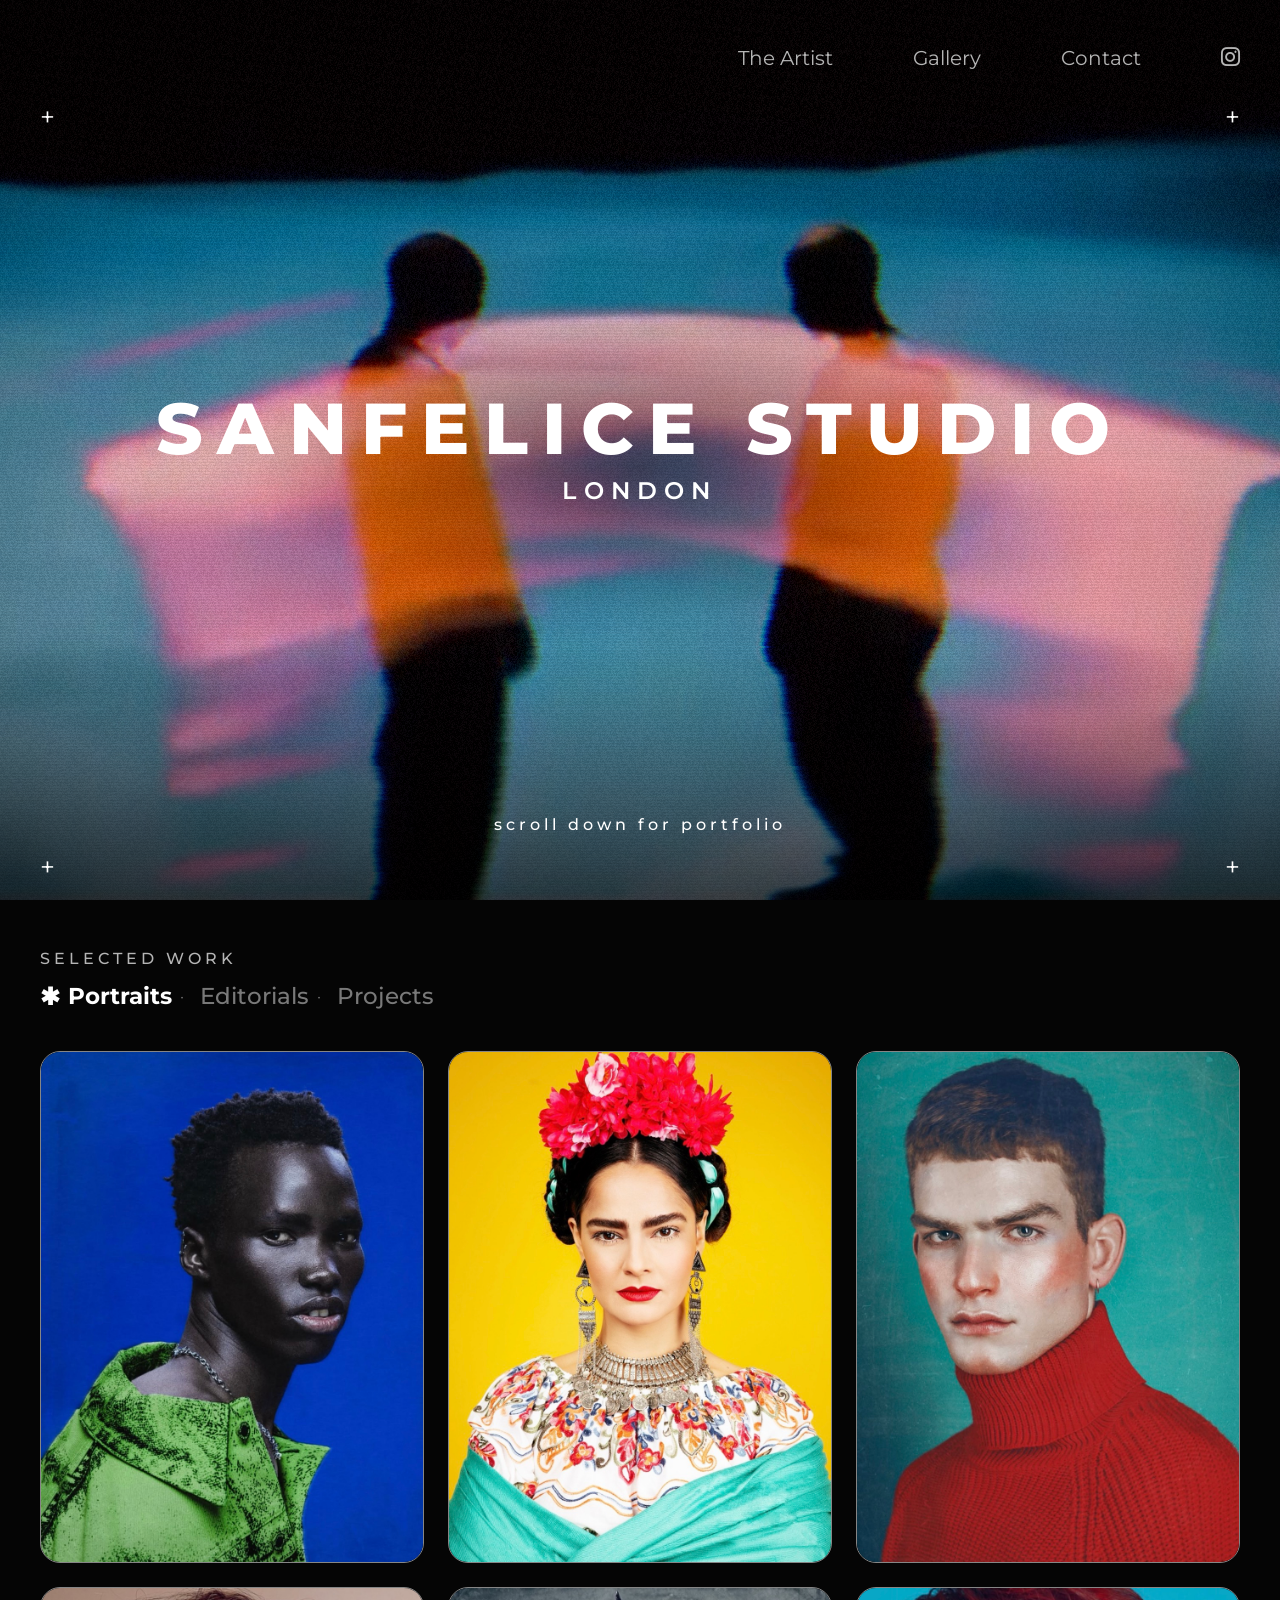
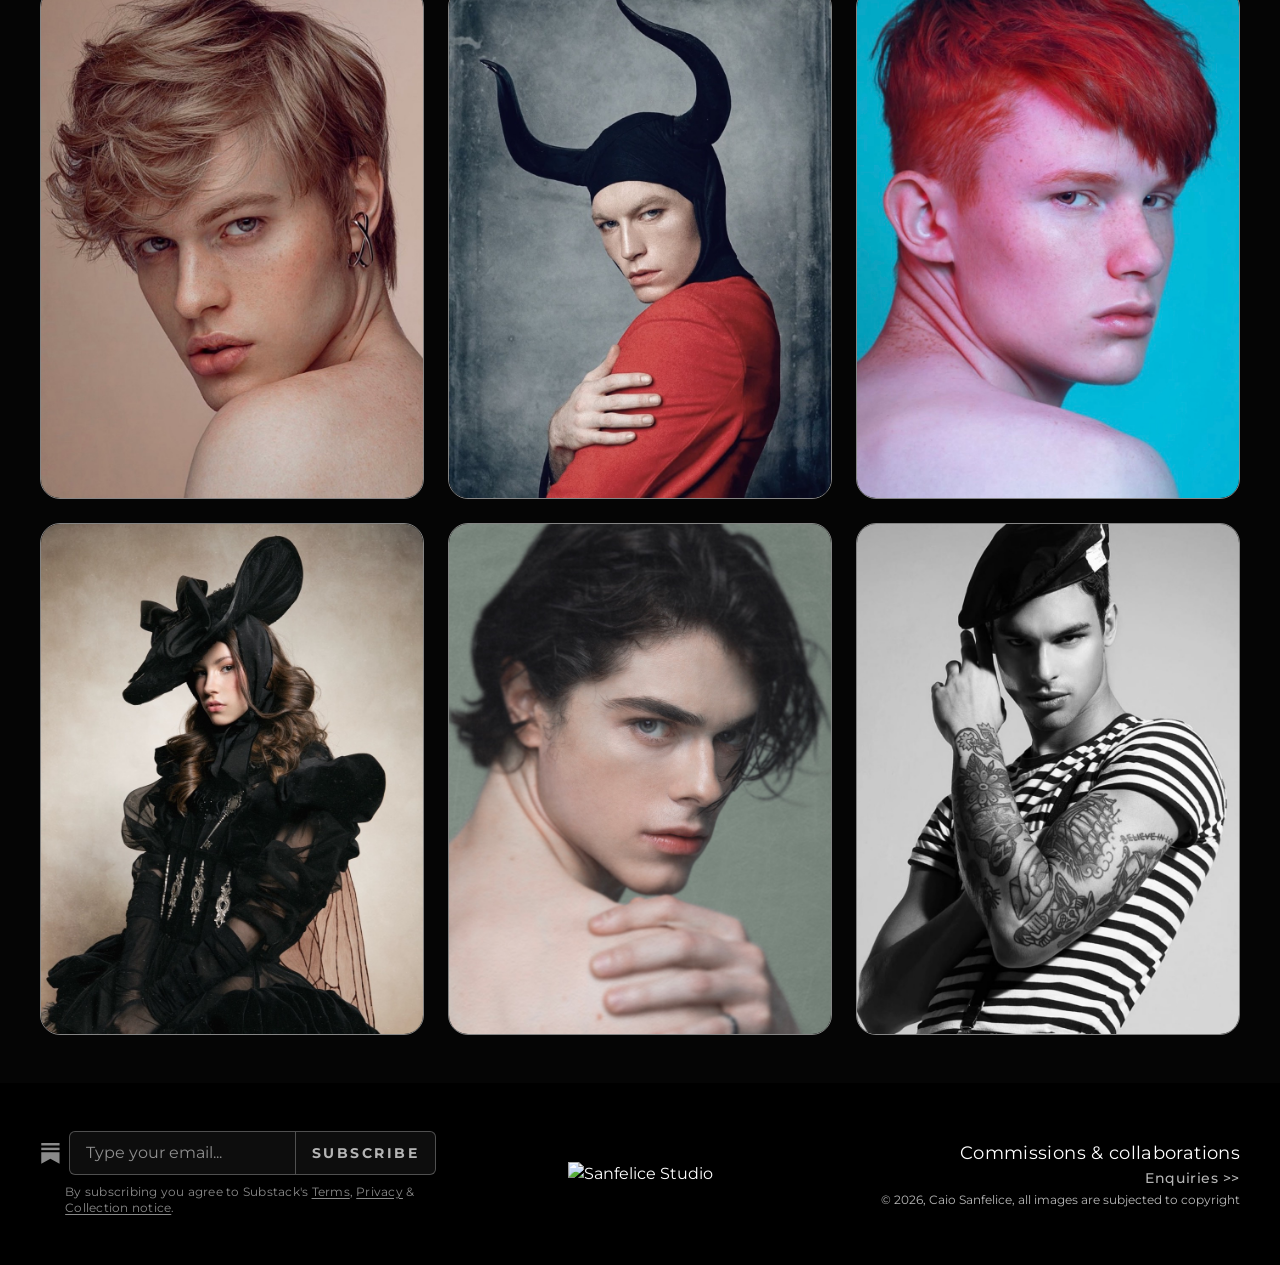
==== index.html @ d71d9bfd "feat: Bootstrap layout, fixed navbar, smoother scrolling and page updates - Bootstrap 5.3.9 CSS on e" ====
<!DOCTYPE html>
<html lang="en" class="snap">
<head>
    <meta charset="UTF-8">
    <meta name="viewport" content="width=device-width, initial-scale=1.0">
    <meta name="description" content="Sanfelice Studio — portrait and editorial photography by Caio Sanfelice, based in London.">
    <link rel="icon" type="image/svg+xml" href="assets/images/fav-icon.svg">
    <title>Sanfelice Studio</title>


    <!-- Bootstrap 5.3.9 CSS (grid, utility classes, modal). Loaded before style.css so our own CSS can override it -->
    <link href="https://cdn.jsdelivr.net/npm/bootstrap@5.3.9/dist/css/bootstrap.min.css" rel="stylesheet" integrity="sha384-yEPZ7jP9S0QKiUQ0m3jjsO4ProIW7wvR9gXkI7JOGa2XVsw53Yke2bsdkBbjmmiX" crossorigin="anonymous">
    <link rel="stylesheet" href="https://cdnjs.cloudflare.com/ajax/libs/font-awesome/6.5.2/css/all.min.css" integrity="sha512-SnH5WK+bZxgPHs44uWIX+LLJAJ9/2PkPKZ5QiAj6Ta86w+fsb2TkcmfRyVX3pBnMFcV7oQPJkl9QevSCWr3W6A==" crossorigin="anonymous" referrerpolicy="no-referrer" />


    <!-- Font -->
    <style>
    @import url('https://fonts.googleapis.com/css2?family=Montserrat:ital,wght@0,400..800;1,400..800&display=swap');
    </style>

   <!-- CSS (after the bootstrap, library, fonts) -->
    <link rel="stylesheet" href="assets/css/style.css">

</head>


<body>

<!-- ===== Header / main navigation (components/navbar.html) ===== -->
<div id="site-navbar"></div>

<!-- ===== Main content ===== -->
<main>
  <!-- Hero -->
  <section class="hero position-relative" id="top" aria-labelledby="hero-title">
    <!-- background video (decorative): WebM first, MP4 for browsers without WebM.
         No autoplay here: hero-fx.js starts it only when the user allows motion; the poster shows otherwise -->
    <video class="hero__video position-absolute" muted loop playsinline preload="none" poster="assets/images/home-hero-poster.jpg" aria-hidden="true">
      <source src="assets/video/homebackground.webm" type="video/webm">
      <source src="assets/video/homebackground.mp4" type="video/mp4">
    </video>
    <!-- analog noise + glitch effect drawn over the video (assets/js/hero-fx.js) -->
    <canvas class="hero__fx position-absolute" aria-hidden="true"></canvas>
    <div class="hero__content position-relative">
      <h1 class="hero__title" id="hero-title">Sanfelice Studio</h1>
      <p class="hero__location">London</p>
    </div>
    <a class="hero-scroll position-absolute" href="#work">Scroll down for portfolio</a>
    <span class="hero__plus hero__plus--top-left position-absolute" aria-hidden="true">+</span>
    <span class="hero__plus hero__plus--top-right position-absolute" aria-hidden="true">+</span>
    <span class="hero__plus hero__plus--left position-absolute" aria-hidden="true">+</span>
    <span class="hero__plus hero__plus--right position-absolute" aria-hidden="true">+</span>
  </section>

  <!-- Gallery -->
  <section class="section gallery-section" id="work" aria-labelledby="selected-work-title">
    <h2 class="gallery-title" id="selected-work-title">Selected work</h2>
    <nav class="gallery-categories" aria-label="Gallery categories">
      <ul class="gallery-category-list">
        <li class="gallery-category-item">
          <h3 class="gallery-category-heading">
            <a class="gallery-category-link" href="portraits.html" aria-current="page">
              <span class="asterisk" aria-hidden="true">✱</span><span>Portraits</span>
            </a>
          </h3>
          <span class="gallery-category-separator" aria-hidden="true">·</span>
        </li>
        <li class="gallery-category-item">
          <a class="gallery-category-link" href="editorials.html">Editorials</a>
          <span class="gallery-category-separator" aria-hidden="true">·</span>
        </li>
        <li class="gallery-category-item">
          <a class="gallery-category-link" href="projects.html">Projects</a>
        </li>
      </ul>
    </nav>
    <!-- Bootstrap grid: 2 photos per row on phones, 3 from md (768px); gutter g-3, g-lg-4 from 992px -->
    <div class="gallery-grid row row-cols-2 row-cols-md-3 g-3 g-lg-4">
      <div class="col">
        <figure class="gallery-card position-relative">
          <img class="d-block w-100 h-100 object-fit-cover" src="assets/images/portrait-blue-green-jacket.jpg" alt="Portrait of a man with short hair looking over his shoulder, wearing a textured green jacket and a silver chain, against a cobalt blue backdrop" loading="lazy">
          <figcaption class="gallery-card__label position-absolute">Portraits</figcaption>
        </figure>
      </div>
      <div class="col">
        <figure class="gallery-card position-relative">
          <img class="d-block w-100 h-100 object-fit-cover" src="assets/images/portrait-frida-inspired.jpg" alt="Frida Kahlo-inspired portrait of a woman with red flowers in her braided hair, silver earrings and necklace, an embroidered blouse and a turquoise shawl, against a yellow backdrop" loading="lazy">
          <figcaption class="gallery-card__label position-absolute">Portraits</figcaption>
        </figure>
      </div>
      <div class="col">
        <figure class="gallery-card position-relative">
          <img class="d-block w-100 h-100 object-fit-cover" src="assets/images/portrait-red-turtleneck.jpg" alt="Portrait of a young man with short auburn hair and flushed cheeks, wearing a chunky red turtleneck, against a weathered teal backdrop" loading="lazy">
          <figcaption class="gallery-card__label position-absolute">Portraits</figcaption>
        </figure>
      </div>
      <div class="col">
        <figure class="gallery-card position-relative">
          <img class="d-block w-100 h-100 object-fit-cover" src="assets/images/portrait-blond-earcuff.jpg" alt="Close-up portrait of a young man with tousled blond hair and freckles looking back over his bare shoulder, wearing a silver ear cuff, against a soft beige backdrop" loading="lazy">
          <figcaption class="gallery-card__label position-absolute">Portraits</figcaption>
        </figure>
      </div>
      <div class="col">
        <figure class="gallery-card position-relative">
          <img class="d-block w-100 h-100 object-fit-cover" src="assets/images/portrait-horns-red.jpg" alt="Portrait of a man in a black hood with tall curved horns and a red jacket, hugging his arm and looking back over his shoulder, against a weathered grey backdrop" loading="lazy">
          <figcaption class="gallery-card__label position-absolute">Portraits</figcaption>
        </figure>
      </div>
      <div class="col">
        <figure class="gallery-card position-relative">
          <img class="d-block w-100 h-100 object-fit-cover" src="assets/images/portrait-red-hair-blue.jpg" alt="Portrait of a freckled young man with bright red hair looking back over his bare shoulder, against a turquoise blue backdrop" loading="lazy">
          <figcaption class="gallery-card__label position-absolute">Portraits</figcaption>
        </figure>
      </div>
      <div class="col">
        <figure class="gallery-card position-relative">
          <img class="d-block w-100 h-100 object-fit-cover" src="assets/images/portrait-gothic-bonnet.jpg" alt="Portrait of a woman with long wavy brown hair in a black velvet costume with a sculptural bonnet, sheer sleeves, silver ornaments and insect-like wings, against a mottled cream backdrop" loading="lazy">
          <figcaption class="gallery-card__label position-absolute">Portraits</figcaption>
        </figure>
      </div>
      <div class="col">
        <figure class="gallery-card position-relative">
          <img class="d-block w-100 h-100 object-fit-cover" src="assets/images/portrait-dark-hair-sage.jpg" alt="Close-up portrait of a young man with tousled dark hair and pale blue eyes looking over his bare shoulder, a hand resting on it, against a sage green backdrop" loading="lazy">
          <figcaption class="gallery-card__label position-absolute">Portraits</figcaption>
        </figure>
      </div>
      <div class="col">
        <figure class="gallery-card position-relative">
          <img class="d-block w-100 h-100 object-fit-cover" src="assets/images/portrait-striped-beret.jpg" alt="Black-and-white portrait of a tattooed man in a striped T-shirt and braces, touching the brim of a dark beret" loading="lazy">
          <figcaption class="gallery-card__label position-absolute">Portraits</figcaption>
        </figure>
      </div>
    </div>
  </section>
</main>

<!-- ===== Footer (components/footer.html) ===== -->
<div id="site-footer"></div>


<!-- Shared navbar + footer -->
<!-- Bootstrap 5.3.9 JS bundle: runs the Modal component used by the photo lightbox -->
<script src="https://cdn.jsdelivr.net/npm/bootstrap@5.3.9/dist/js/bootstrap.bundle.min.js" integrity="sha384-WyOxWvTyr1QaMPfiPJSv76iReVthorl5uWlFtZPyK0IEB0hGzo9y5Bp9mYanr8Bu" crossorigin="anonymous"></script>
<script src="assets/js/components.js"></script>
<!-- Home hero: analog noise + glitch effect on the background video -->
<script src="assets/js/hero-fx.js"></script>
</body>
</html>
---- assets/css/style.css ----
/* Design tokens */
:root {
  --bg: rgb(5, 5, 5);
  --white: #ffffff;
  --grey: #b8b8b8;
  --cyan: #5edfff;
  --line: rgba(255, 255, 255, 0.28);
  --menu-h: clamp(4rem, 8vh, 5.5rem);
  --logo-h: clamp(2.5rem, 4vw, 3.75rem);  /* navbar logo height (smaller on phones, see below) */
  --header-pad-scrolled: 0.75rem;         /* navbar top/bottom padding once the page scrolls */
  /* Layout: one centred container for navbar, sections and footer */
  --container-max: 1400px;
  --gutter: clamp(20px, 5vw, 24px);                /* mobile: compact sides */
  /* Side padding for full-width sections (backgrounds stay full-bleed):
     lines their content up with .site-container. % = the element's own width. */
  --pad: max(var(--gutter), calc((100% - var(--container-max)) / 2 + var(--gutter)));
  /* Type scale */
  --fs-label: clamp(0.75rem, 0.9vw, 0.8125rem);   /* small caps labels */
  --fs-small: 0.875rem;                            /* form labels, buttons */
  --fs-base: 1rem;                                 /* body text, nav */
  --fs-md: clamp(1.125rem, 1.8vw, 1.5rem);         /* categories, card titles, footer CTA */
  --fs-lg: clamp(2rem, 4.5vw, 3.5rem);             /* page titles */
  --fs-display: clamp(2.5rem, 6.5vw, 4.5rem);      /* home hero only, 40px -> 72px */
  --ls-label: 0.32em;
  --ls-title: 0.06em;

  --nav-fs: clamp(1.0625rem, 1.6vw, 1.25rem); /* 17px -> 20px */
  --nav-muted: #b5b5b5; /* ~10:1 on the dark hero, passes AA */
  --nav-active: #ffffff;
}

/* iPad (768px–1024px): wider sides */
@media (min-width: 48rem) {
  :root {
    --gutter: clamp(40px, 4vw, 48px);
  }
}

/* Desktop */
@media (min-width: 64.0625rem) {
  :root {
    --gutter: 40px;
  }
}

/* Shared layout container (our own, not Bootstrap's .container: different max width and side padding) */
.site-container {
  box-sizing: border-box;
  width: 100%;
  max-width: var(--container-max);
  margin-inline: auto;
  padding-inline: var(--gutter);
}

/* Base */
body {
  margin: 0;
  background: var(--bg);
  color: var(--white);
  font-family: "Montserrat", Arial, sans-serif;
}

/* Header and navigation
   Position comes from Bootstrap's fixed-top (position: fixed; top: 0; z-index: 1030).
   At the top of the page it is transparent over the hero; once the page scrolls,
   components.js adds .is-scrolled and it gets a dark background and less padding. */
.header {
  padding-block: clamp(1rem, 4vw, 2rem); /* sides come from .site-container */
  background: transparent;
  transition: background-color 0.3s ease, padding 0.3s ease, box-shadow 0.3s ease;
}

.header.is-scrolled {
  padding-block: var(--header-pad-scrolled);
  background: rgba(5, 5, 5, 0.86);
  box-shadow: 0 1px 0 rgba(255, 255, 255, 0.08);
  -webkit-backdrop-filter: blur(10px);
  backdrop-filter: blur(10px);
}

/* Links that jump inside the page (#work) and the snap points stop just below the fixed navbar.
   Smooth scrolling itself comes from Bootstrap's Reboot (scroll-behavior: smooth, motion allowed only). */
html {
  scroll-padding-top: calc(max(var(--logo-h), 2.75rem) + 2 * var(--header-pad-scrolled));
}

.site-nav,
.site-nav .nav-links {
  display: flex;
  align-items: center;
}

.site-nav {
  justify-content: space-between;
  gap: 1rem;
}

.site-nav .nav-links {
  gap: 5rem;
}

.site-nav a {
  color: var(--nav-muted);
  font-size: var(--nav-fs);
  text-decoration: none;
  white-space: nowrap;
  transition: color 0.2s ease, opacity 0.2s ease;
}

.site-nav__home-link {
  display: inline-flex;
  align-items: center;
  justify-content: center;
}

.site-nav__home-icon {
  display: block;
  width: auto;
  height: var(--logo-h); /* script wordmark: sized by height so it stays legible */
  opacity: 0.72;
  transition: opacity 0.2s ease;
}

@media (max-width: 40rem) {
  :root {
    --logo-h: 1.75rem; /* smaller wordmark on phones so it fits next to the links */
  }

  .site-nav .nav-links {
    gap: 1rem;
  }
}

.site-nav .nav-links a:hover,
.site-nav .nav-links a:focus-visible,
.site-nav .nav-links a[aria-current] {
  color: var(--nav-active);
}

/* active page: bold, 30% larger, thin underline */
.site-nav .nav-links a[aria-current] {
  font-size: calc(var(--nav-fs) * 1.3);
  font-weight: 700;
  text-decoration: underline;
  text-decoration-thickness: 1px;
  text-underline-offset: 0.45em;
}

/* phones: smaller bump so logo, links and Instagram fit on one row */
@media (max-width: 40rem) {
  .site-nav .nav-links a[aria-current] {
    font-size: calc(var(--nav-fs) * 1.1);
  }
}

.site-nav a:focus-visible {
  outline: 1px solid var(--nav-active);
  outline-offset: 4px;
}

.site-nav__home-link:hover .site-nav__home-icon,
.site-nav__home-link:focus-visible .site-nav__home-icon {
  opacity: 1;
}

.site-nav .fa-instagram {
  font-size: 1.35rem;
}

/* Home hero */
.hero {
  /* position: relative comes from Bootstrap's position-relative class in the HTML */
  min-height: 100svh;
  display: grid;
  place-items: center;
  isolation: isolate; /* keeps the video behind the overlay and the text */
  padding: 6rem 1rem;
  background: #000 url("../images/home-hero-poster.jpg") center / cover no-repeat;
  text-align: center;
}

/* background video: fills the hero like a cover image */
.hero__video {
  /* position: absolute comes from Bootstrap's position-absolute class in the HTML */
  inset: 0;
  z-index: -1;
  width: 100%;
  height: 100%;
  object-fit: cover;
  pointer-events: none;
}

/* WebGL analog effect over the video; fades in once its first frame is drawn */
.hero__fx {
  /* position: absolute comes from Bootstrap's position-absolute class in the HTML */
  inset: 0;
  z-index: -1;
  width: 100%;
  height: 100%;
  opacity: 0;
  transition: opacity 0.6s ease;
  pointer-events: none;
}

.hero--fx .hero__fx {
  opacity: 1;
}

.hero::before {
  position: absolute;
  inset: 0;
  content: "";
  background:
    radial-gradient(ellipse 40% 22% at 50% 52%, rgba(0, 0, 0, 0.45), transparent 75%),
    linear-gradient(to top, rgba(0, 0, 0, 0.6), transparent 28%);
  pointer-events: none;
}

.hero__content {
  /* position: relative comes from Bootstrap's position-relative class in the HTML */
  z-index: 1;
  max-width: 100%;
}

.hero__title {
  margin: 0;
  font-size: var(--fs-display);
  font-weight: 800;
  letter-spacing: clamp(0.08em, 1.2vw, 0.2em);
  line-height: 1.05;
  text-transform: uppercase;
  text-wrap: balance;
}

.hero__location {
  margin: 0.45rem 0 0;
  font-size: clamp(1rem, 2.2vw, 1.5rem); /* 16px -> 24px */
  font-weight: 600;
  letter-spacing: 0.3em;
  text-transform: uppercase;
}

.hero-scroll {
  /* position: absolute comes from Bootstrap's position-absolute class in the HTML */
  bottom: clamp(2rem, 7vh, 4rem);
  left: 50%;
  z-index: 1;
  transform: translateX(-50%);
  color: var(--white);
  font-weight: 500;
  font-size: clamp(0.75rem, 1.4vw, 1rem); /* 12px -> 16px */
  letter-spacing: 0.25em;
  text-decoration: none;
  text-transform: lowercase;
  white-space: nowrap;
}

.hero-scroll:hover,
.hero-scroll:focus-visible {
  opacity: 0.72;
}

.hero__plus {
  /* position: absolute comes from Bootstrap's position-absolute class in the HTML */
  inset-block-end: 1.25rem;
  font-size: clamp(1.5rem, 2vw, 1.8rem);
  line-height: 1;
  z-index: 1;
  pointer-events: none;
}

.hero__plus--left,
.hero__plus--top-left {
  inset-inline-start: var(--pad);
}

.hero__plus--right,
.hero__plus--top-right {
  inset-inline-end: var(--pad);
}

.hero__plus--top-left,
.hero__plus--top-right {
  inset-block-start: calc(var(--menu-h) + 2rem);
  inset-block-end: auto;
}

/* Shared section headings and scroll behavior */
.asterisk { font-size: 1.05em; line-height: 0.8; }

/* Scroll snap (html.snap on every page): with "proximity" the page settles on the top
   of a section only when the scroll stops close to it, so it never traps the reader */
.hero,
.section {
  scroll-snap-align: start;
}

.gallery-section {
  min-height: auto;
  padding: clamp(2rem, 4vw, 3rem) var(--pad) 3rem;
  background: var(--bg);
}

/* Gallery category navigation */
.gallery-page {
  padding-block-start: clamp(2rem, 4vw, 3rem);
}

.gallery-categories {
  margin-block-end: clamp(1.25rem, 3vw, 2rem);
}

.gallery-category-list {
  display: flex;
  flex-wrap: wrap;
  align-items: center;
  column-gap: clamp(0.5rem, 2vw, 1rem);
  row-gap: 0.25rem;
  margin: 0;
  padding: 0;
  list-style: none;
}

.gallery-category-item {
  display: flex;
  align-items: center;
  gap: 0.5rem;
}

.gallery-category-heading {
  margin: 0;
  font-size: var(--fs-md);
  line-height: 1.2;
}

.gallery-category-link {
  position: relative;
  display: inline-flex;
  align-items: center;
  gap: 0.35em;
  min-block-size: 44px;
  padding-block: 0.5rem;
  color: var(--grey);
  font-size: var(--fs-md);
  font-weight: 500;
  line-height: 1.25;
  opacity: 0.65;
  text-decoration: none;
  transition: opacity 0.2s ease;
}

.gallery-category-heading .gallery-category-link {
  font: inherit;
}

.gallery-category-link[aria-current="page"] {
  color: var(--white);
  font-weight: 700;
  opacity: 1;
}

.gallery-category-link:hover,
.gallery-category-link:focus-visible {
  opacity: 1;
}

.gallery-category-link:focus-visible {
  outline: 2px solid currentColor;
  outline-offset: 3px;
}

.gallery-category-link::after {
  position: absolute;
  inset-inline: 0;
  inset-block-end: 0.35rem;
  block-size: 1px;
  background: currentColor;
  content: "";
  transform: scaleX(0);
  transform-origin: left;
  transition: transform 0.2s ease;
}

.gallery-category-link:hover::after,
.gallery-category-link:focus-visible::after {
  transform: scaleX(1);
}

.gallery-category-separator {
  color: var(--grey);
  opacity: 0.65;
}

html.snap { scroll-snap-type: y proximity; }

/* Gallery photo card. Layout comes from Bootstrap: the grid (row / row-cols-* / g-* / col)
   in the HTML, position-relative on the card, and d-block w-100 h-100 object-fit-cover on the photo.
   Only the look is defined here. */
.gallery-card {
  aspect-ratio: 3 / 4;
  margin: 0;
  border: 1px solid #858585;
  border-radius: 1.25rem;
  overflow: hidden;
  transition: border-color 0.25s ease;
}

.gallery-card:hover { border-color: var(--white); }

/* Gallery cards open the photo lightbox */
.gallery-card[role="button"] {
  cursor: zoom-in;
}

.gallery-card:focus-visible {
  border-color: var(--white);
  outline: 2px solid var(--white);
  outline-offset: 3px;
}

/* Photo lightbox (Bootstrap modal): photo centred, copyright line below */
.modal-backdrop {
  --bs-backdrop-bg: #000;
  --bs-backdrop-opacity: 0.95;
}

.lightbox__dialog {
  width: fit-content;
  max-width: min(92vw, 60rem);
  margin-inline: auto;
}

.lightbox__content {
  background: transparent;
  border: 0;
  box-shadow: none;
}

.lightbox__close {
  align-self: flex-end;
  margin-block-end: 0.75rem;
  opacity: 0.8;
}

.lightbox__close:hover,
.lightbox__close:focus-visible {
  opacity: 1;
}

.lightbox__figure {
  margin: 0;
  text-align: center;
}

.lightbox__img {
  display: block;
  width: auto;
  max-width: 100%;
  height: auto;
  max-height: calc(100svh - 11rem); /* room for the close button, the caption and the modal margins */
  margin-inline: auto;
  border-radius: 0.5rem;
}

.lightbox__caption {
  margin-block-start: 0.75rem;
  color: var(--nav-muted);
  font-size: var(--fs-label);
  letter-spacing: 0.02em;
}

/* Section title above the gallery */
.gallery-title {
  margin: 0 0 0.25rem;
  color: var(--nav-muted);
  font-size: clamp(0.75rem, 1.4vw, 1rem); /* 12px -> 16px */
  font-weight: 500;
  letter-spacing: 0.25em;
  line-height: 1.4;
  text-transform: uppercase;
}

/* Category label: small, bottom corner, away from faces (position-absolute comes from Bootstrap) */
.gallery-card__label {
  inset-inline-start: 0.75rem;
  inset-block-end: 0.75rem;
  padding: 0.3rem 0.6rem;
  border-radius: 999px;
  background: rgba(0, 0, 0, 0.55);
  color: var(--white);
  font-size: var(--fs-label);
  font-weight: 600;
  letter-spacing: 0.18em;
  text-transform: uppercase;
  pointer-events: none;
}

@media (hover: hover) {
  .gallery-card__label {
    opacity: 0;
    transition: opacity 0.2s ease;
  }

  .gallery-card:hover .gallery-card__label {
    opacity: 1;
  }
}


/* Site footer */
.site-footer--home {
  display: block;
  padding: clamp(2rem, 4vw, 3rem) 0; /* sides come from .site-container */
  background: #000;
  color: var(--white);
}

/* footer columns, order and vertical centring come from Bootstrap
   (site-container > row / col-* / order-* / align-items-center in footer.html) */

.footer-substack {
  display: flex;
  width: 84%;
  min-width: min(100%, 21.3rem);
  flex-direction: column;
  align-items: center;
  gap: 0.525rem;
  color: #fff;
}

.footer-substack__layout {
  display: flex;
  min-width: 0;
  align-items: center;
  gap: 0.525rem;
  width: 100%;
}

.footer-substack__logo {
  flex: 0 0 1.3rem;
  height: 1.3rem;
}

.footer-substack__logo path {
  fill: #8a8a8a;
  transition: fill 0.2s ease;
}

.footer-substack:hover .footer-substack__logo path,
.footer-substack:focus-within .footer-substack__logo path {
  fill: #FF6719;
}

.footer-substack__content {
  flex: 1;
  min-width: 0;
}

.footer-substack__form {
  display: flex;
  align-items: stretch;
  gap: 0;
  width: 100%;
  margin: 0;
}

.footer-substack__form input {
  box-sizing: border-box;
  flex: 1;
  min-width: 0;
  min-height: 44px;
  padding: 0.5rem 1rem;
  border: 1px solid var(--line);
  border-inline-end: 0;
  border-radius: 6px 0 0 6px;
  background: #0d0d0d;
  color: #fff;
  font: inherit;
  font-size: max(1rem, 1em);
}

.footer-substack__form input::placeholder {
  color: #8f8f8f;
  opacity: 1;
}

.footer-substack__form button {
  box-sizing: border-box;
  flex: 0 0 auto;
  min-height: 44px;
  padding: 0.5rem 1rem;
  border: 1px solid var(--line);
  border-radius: 0 6px 6px 0;
  background: #0d0d0d;
  color: var(--nav-muted);
  cursor: pointer;
  font: inherit;
  font-size: var(--fs-small);
  font-weight: 700;
  letter-spacing: 0.18em;
  text-transform: uppercase;
  white-space: nowrap;
  transition: color 0.2s ease, border-color 0.2s ease;
}

.footer-substack__form button:hover,
.footer-substack__form button:focus-visible {
  border-color: var(--nav-active);
  color: var(--nav-active);
}

.footer-substack__form input:focus-visible {
  border-color: var(--nav-active);
}

.footer-substack__form input:focus-visible {
  outline: none;
  background-image: none;
  background-repeat: no-repeat;
  background-position: bottom;
  background-size: 100% 2px;
}

.footer-substack__form button:focus-visible {
  outline: none;
}

.footer-substack__form button:disabled {
  cursor: wait;
  opacity: 0.75;
}

.footer-substack__message {
  margin: 0.5rem 0 0;
  font-size: var(--fs-small);
  line-height: 1.5;
  text-align: center;
}

.footer-substack__legal {
  width: 100%;
  margin: 0;
  color: #8a8a8a;
  font-size: var(--fs-label);
  letter-spacing: 0.02em;
  line-height: 1.4;
  text-align: left;
  padding-inline-start: calc(1.05rem + 0.525rem); /* lines up with the email input (logo + gap) */
  box-sizing: border-box;
}

.footer-substack__legal a {
  color: inherit;
  text-underline-offset: 0.15em;
}

.footer-substack__legal a:focus-visible {
  outline: 2px solid #fff;
  outline-offset: 2px;
}

.footer-substack__frame {
  display: none;
}

.footer-brand {
  display: flex;
  min-width: 0;
  flex-direction: column;
  align-items: center;
  justify-content: center;
}

.footer-brand img {
  display: block;
  width: auto;
  max-width: 100%;
  max-height: clamp(3.5rem, 5.6vw, 5.25rem);
}

.site-footer--home .footer-contact {
  text-align: right;
}

.site-footer--home .footer-contact__details {
  display: flex;
  flex-direction: column;
  align-items: flex-end;
}

.site-footer--home .footer-contact__enquiries {
  display: inline-flex;
  min-height: 1.5rem;
  align-items: center;
  color: var(--nav-muted);
  font-size: var(--fs-small);
  font-weight: 500;
  letter-spacing: 0.04em;
  transition: color 0.2s ease;
}

.site-footer--home .footer-contact .footer-contact__lead {
  max-width: none;
  color: var(--white);
  font-size: clamp(1rem, 1.4vw, 1.25rem);
  font-weight: 400;
  letter-spacing: 0.02em;
  line-height: 1.5;
}

.site-footer--home .footer-copyright {
  max-width: none;
  margin: 0;
  color: var(--grey);
  font-size: var(--fs-label);
  line-height: 1.5;
  white-space: nowrap;
}

.footer-socials {
  display: flex;
  align-items: center;
  gap: 0.5rem;
}

.footer-social-link {
  display: grid;
  width: 2.75rem;
  height: 2.75rem;
  place-items: center;
  border-radius: 50%;
  color: var(--grey);
  font-size: 1.375rem;
  text-decoration: none;
  transition: color 0.2s ease;
}

.footer-social-link:hover,
.footer-social-link:focus-visible {
  color: var(--white);
}

.footer-social-link:focus-visible {
  outline: 2px solid currentColor;
  outline-offset: 2px;
}

.footer-substack-mark {
  width: 1.375rem;
  height: 1.375rem;
  fill: currentColor;
}

.footer-contact {
  display: flex;
  flex-direction: column;
  align-items: flex-end;
  text-align: right;
}

.footer-copyright {
  white-space: nowrap;
}

.footer-contact a {
  color: var(--white);
  font-weight: 700;
  text-decoration: none;
}

.footer-contact a:hover,
.footer-contact a:focus-visible {
  color: var(--nav-active);
}

.footer-contact p {
  margin: 0;
}

/* Contact page */
.contact-page-main {
  /* position: relative comes from Bootstrap's position-relative class in the HTML */
  isolation: isolate;
  box-sizing: border-box;
  container: contact-page / inline-size;
  display: grid;
  min-height: 100svh;
  place-items: center;
  padding: calc(var(--menu-h) + clamp(1.25rem, 3vw, 2rem)) var(--pad) clamp(2rem, 4vw, 3rem);
  background: #0a0a0a;
}

.contact-page-main::before {
  position: absolute;
  z-index: -1;
  inset: 0;
  content: "";
  background-image: url("../images/contact-background.jpg"); /* noise texture, covers the page on every screen */
  background-position: center;
  background-size: cover;
  background-repeat: no-repeat;
  pointer-events: none;
}

.contact-card {
  /* columns, order and gutters come from Bootstrap (row / col-* / order-* / g*-*) in contact.html */
  box-sizing: border-box;
  width: min(100%, 76rem);
  margin: 0; /* Bootstrap's .row adds negative side margins; the card has its own padding */
  padding: clamp(1.5rem, 4vw, 3.5rem);
  border: 1px solid rgba(255, 255, 255, 0.3);
  border-radius: 1.5rem;
  background: rgba(8, 8, 8, 0.85); /* slight transparency over the background photo */
  --contact-title-size: clamp(1.75rem, 3.5vw, 2.75rem);
}

@container contact-page (width > 36rem) and (width <= 80rem) {
  .contact-card {
    width: 92%;
  }
}

.contact-information {
  display: flex;
  min-width: 0;
  flex-direction: column;
  justify-content: flex-end;
  gap: 1.25rem;
  padding-top: calc(var(--contact-title-size) / 2 + 20px); /* map top = a little below the middle of GET IN TOUCH */
}

.contact-map {
  display: block;
  width: 100%;
  flex: 1; /* grows to fill the column, from mid-title down to the details */
  min-height: 272px;
  border: 0;
}

.contact-details {
  display: flex;
  flex-direction: row;
  align-items: center;
  justify-content: flex-end; /* line up with the map's right edge */
  flex-wrap: wrap;
  gap: 0 0.75rem; /* vertical, horizontal space between Tel, Email, Address */
  text-align: right;
}

.contact-details__link {
  display: inline-flex;
  max-width: 100%;
  min-height: 30px;
  align-items: center;
  justify-content: center;
  gap: 0.7rem;
  color: var(--white);
  line-height: 1.3;
  overflow-wrap: anywhere;
  text-decoration: none;
  transition: color 0.2s ease;
}

.contact-details__link i {
  font-size: 1.1rem;
}

.contact-details__link:hover,
.contact-details__link:focus-visible {
  color: var(--grey);
}

.contact-details__link:focus-visible {
  outline: 2px solid currentColor;
  outline-offset: 3px;
}

.contact-details p {
  display: flex;
  max-width: 100%;
  min-height: 40px; /* same height as the Tel/Email links, so spacing is even */
  align-items: center;
  justify-content: center;
  margin: 0;
  line-height: 1.4;
}

.contact-form-panel {
  display: flex;
  min-width: 0;
  flex-direction: column;
  justify-content: flex-end; /* sit at the bottom, aligned with the address */
}

.contact-form-title {
  display: flex;
  align-items: center;
  gap: 0.2em;
  margin: 0 0 clamp(1.5rem, 3vw, 2.25rem);
  font-size: var(--contact-title-size);
  font-weight: 800;
  line-height: 1;
  letter-spacing: var(--ls-title);
  text-transform: uppercase;
}

.contact-form-title__asterisk {
  position: relative;
  top: -0.08em;
  font-size: 1.35em;
  line-height: 0.8;
}

.contact-form {
  display: grid;
  gap: 1.25rem;
}

.contact-name-group {
  min-width: 0;
  margin: 0;
  padding: 0;
  border: 0;
}

.contact-name-group legend {
  margin-block-end: 0.4rem;
  padding: 0;
}

.contact-field {
  display: flex;
  min-width: 0;
  flex-direction: column;
  gap: 0.4rem;
}

.contact-field__label {
  color: rgba(255, 255, 255, 0.78);
  font-size: var(--fs-small);
}

.contact-field input,
.contact-field textarea {
  box-sizing: border-box;
  width: 100%;
  min-height: 44px;
  padding: 0.5rem 0;
  border: 0;
  border-bottom: 1px solid rgba(255, 255, 255, 0.55);
  border-radius: 0;
  background: transparent;
  color: var(--white);
  font: inherit;
  font-size: max(1rem, 1em);
}

.contact-field input::placeholder {
  color: rgba(255, 255, 255, 0.58);
  opacity: 1;
}

.contact-field input:focus-visible,
.contact-field textarea:focus-visible {
  outline: none;
  border-bottom-color: var(--white);
  box-shadow: 0 1px 0 var(--white);
}

.contact-field textarea {
  line-height: 1.4;
  resize: vertical;
}

.contact-submit {
  justify-self: end;
  min-width: 44px;
  min-height: 44px;
  padding: 0.65rem 1.4rem;
  border: 1px solid var(--white);
  border-radius: 0;
  background: transparent;
  color: var(--white);
  cursor: pointer;
  font: inherit;
  font-weight: 600;
  transition: background-color 0.2s ease, color 0.2s ease;
}

.contact-submit:hover {
  background: var(--white);
  color: #080808;
}

.contact-submit:focus-visible {
  outline: 2px solid var(--white);
  outline-offset: 3px;
}

.contact-submit:disabled {
  cursor: wait;
  opacity: 0.7;
}

.contact-form[hidden] {
  display: none;
}

.contact-form-status {
  margin: 0;
  color: var(--white);
  line-height: 1.5;
}

.contact-form-status.is-error {
  color: #dc8585;
}

/* Contact below Bootstrap's lg (992px): card is one column (see col-12 / order-* in contact.html) */
@media (max-width: 991.98px) {
  .contact-information {
    padding-top: 0;
  }

  .contact-map {
    flex: none;
    height: 272px;
  }
}

@container contact-page (width <= 36rem) {
  .contact-card {
    padding: 1.5rem 1.25rem;
    padding-block-start: 3rem;
    border-radius: 1rem;
  }

  .contact-form-title {
    font-size: clamp(1.75rem, 8vw, 2.25rem);
  }
}

/* About page */
.about-page {
  font-size-adjust: from-font;
}

/* About hero
   Phones/tablets: portrait crop of the photo on top, the title and lead
   start on its dark bottom edge, the rest of the text follows on black.
   Desktop: full studio photo behind, text on the left, artist on the right. */
.about-hero {
  /* position: relative comes from Bootstrap's position-relative class in the HTML */
  isolation: isolate;
  background: #000;
}

.about-hero__media {
  position: relative;
  display: block;
}

.about-hero__media img {
  display: block;
  width: 100%;
  aspect-ratio: 4 / 5;
  max-height: 88svh;
  object-fit: cover;
  object-position: 50% 20%; /* face stays in frame when the height is capped */
}

/* dark top for the navbar, fade to black at the bottom for the title */
.about-hero__media::after {
  position: absolute;
  inset: 0;
  content: "";
  background:
    linear-gradient(to bottom, rgba(0, 0, 0, 0.55) 0%, transparent 18%),
    linear-gradient(to bottom, transparent 55%, rgba(0, 0, 0, 0.85) 82%, #000 100%);
}

.about-hero__plus {
  /* position: absolute comes from Bootstrap's position-absolute class in the HTML */
  z-index: 2;
  inset-block-start: calc(var(--menu-h) + 1rem);
  color: var(--white);
  font-size: clamp(1.5rem, 2vw, 1.8rem);
  line-height: 1;
}

.about-hero__plus--left {
  inset-inline-start: var(--pad);
}

.about-hero__plus--right {
  inset-inline-end: var(--pad);
}

.about-copy {
  position: relative;
  z-index: 1;
  max-width: 40rem;
  margin: -7rem auto 0; /* pulls the title up onto the photo's dark edge */
  padding: 0 var(--gutter) clamp(2.5rem, 5vw, 3.5rem);
}

.about-title {
  display: flex;
  align-items: center;
  gap: 0.3em;
  margin: 0 0 1rem;
  font-size: var(--fs-lg);
  font-weight: 800;
  letter-spacing: var(--ls-title);
  line-height: 1.1;
  text-transform: uppercase;
}

.about-title span {
  font-size: 0.9em;
}

.about-lead {
  margin: 0 0 1.5rem;
  font-size: clamp(1.0625rem, 2.2vw, 1.25rem);
  line-height: 1.6;
}

.about-lead em {
  font-family: "Times New Roman", Times, serif;
  font-size: 1.2em;
  font-style: italic;
}

.about-body {
  margin: 0;
  color: rgba(255, 255, 255, 0.84);
  font-size: clamp(0.9375rem, 1.2vw, 1rem);
  line-height: 1.75;
}

.about-quote {
  position: relative;
  margin: clamp(2rem, 4vw, 2.5rem) 0 0;
  padding: 1.5rem 2.5rem;
  color: var(--nav-muted);
  font-size: clamp(1.125rem, 2vw, 1.375rem);
  line-height: 1.45;
  text-align: center;
}

.about-quote p {
  margin: 0;
}

.about-quote strong {
  color: var(--white);
  font-family: "Times New Roman", Times, serif;
  font-size: calc(1em + 0.1875rem);
  font-weight: 700;
  font-style: italic;
}

.about-quote::before,
.about-quote::after {
  position: absolute;
  font-family: "Times New Roman", Times, serif;
  color: rgba(255, 255, 255, 0.42);
  font-size: clamp(3rem, 6vw, 4.5rem);
  font-weight: 700;
  line-height: 1;
}

.about-quote::before {
  inset-block-start: 0;
  inset-inline-start: 0;
  content: "\201C";
}

.about-quote::after {
  inset-block-end: -1.5rem;
  inset-inline-end: 0;
  content: "\201D";
}

/* tablet: squarer crop, text starts a little higher on the photo */
@media (min-width: 48rem) and (max-width: 64rem) {
  .about-hero__media img {
    aspect-ratio: 1 / 1.05;
  }

  .about-copy {
    margin-block-start: -9rem;
  }
}

/* desktop: photo fills the hero, text column ends before the artist */
@media (min-width: 64.0625rem) {
  .about-hero {
    --copy-end: 52%; /* the artist starts at ~57% of the width at every desktop size */
    display: flex;
    align-items: center;
    min-height: min(100svh, 56rem);
    padding-block: calc(var(--menu-h) + 3rem) 3rem;
  }

  .about-hero__media {
    position: absolute;
    inset: 0;
    z-index: -1;
  }

  .about-hero__media img {
    height: 100%;
    max-height: none;
    aspect-ratio: auto;
    object-position: 60% 30%;
  }

  .about-hero__media::after {
    background:
      linear-gradient(to bottom, rgba(0, 0, 0, 0.5) 0%, transparent 18%),
      linear-gradient(to right, rgba(0, 0, 0, 0.6) 0%, rgba(0, 0, 0, 0.35) 45%, transparent 60%),
      linear-gradient(to bottom, transparent 75%, #000 100%);
  }

  .about-hero__plus {
    inset-block-start: calc(var(--menu-h) + 1.5rem);
  }

  .about-copy {
    box-sizing: border-box;
    width: min(34rem, calc(var(--copy-end) - var(--gutter) - 3rem));
    max-width: none;
    margin: 0 0 0 max(calc(var(--gutter) + 3rem), calc(var(--copy-end) - 34rem));
    padding: 0;
    text-align: right;
  }

  .about-title {
    justify-content: flex-end;
  }

  .about-lead {
    font-size: 1.1875rem;
  }
}

.about-services {
  padding: clamp(2.5rem, 6vw, 5rem) var(--pad);
  background: #000;
}

.about-services__list {
  display: grid;
  gap: 1rem;
  width: min(100%, 76rem);
  margin-inline: auto;
}

.service-card {
  --service-title-size: var(--fs-md);
  display: grid;
  grid-template-rows: auto 0fr;
  padding: 1rem clamp(1rem, 3vw, 2rem);
  border: 1px solid rgba(255, 255, 255, 0.55);
  border-radius: 1rem;
  background: #0a0a0a;
  color: var(--white);
}

.service-card__title {
  margin: 0;
  font-size: var(--service-title-size);
  font-weight: 600;
  letter-spacing: 0.05em;
}

.service-card__trigger {
  display: flex;
  width: 100%;
  min-height: 44px;
  align-items: center;
  gap: 0.75rem;
  padding: 0;
  border: 0;
  background: none;
  color: inherit;
  font: inherit;
  text-align: start;
  cursor: pointer;
}

.service-card__trigger:focus-visible {
  outline: 2px solid currentColor;
  outline-offset: 4px;
}

.service-card__slashes {
  display: inline-block;
  width: 1em; /* fixed width: the title word always starts at 1em + gap */
  font-weight: 400;
}

.service-card__plus {
  margin-inline-start: auto;
  font-size: 1.5em;
  font-weight: 300;
  line-height: 1;
  rotate: 0deg;
}

.service-card__details {
  min-height: 0;
  overflow: hidden;
}

.service-card__details-inner {
  display: grid;
  min-height: 0;
  grid-template-columns: minmax(7rem, 0.5fr) minmax(0, 1.5fr) minmax(7rem, 0.45fr);
  align-items: center;
  gap: clamp(1rem, 3vw, 2rem);
  padding-block-start: 1rem;
  opacity: 0;
  transform: translateY(-0.4rem);
}

.service-card__link {
  display: inline-flex;
  min-height: 44px;
  align-items: center;
  color: inherit;
  text-underline-offset: 0.2em;
}

.service-card__link:focus-visible {
  outline: 2px solid currentColor;
  outline-offset: 3px;
}

.service-desc {
  margin: 0;
  line-height: 1.65;
}

.service-card__details-inner img {
  display: block;
  width: 100%;
  height: auto; /* lets aspect-ratio win over the height="" attribute in the HTML */
  aspect-ratio: 4 / 3;
  border-radius: 0.5rem;
  object-fit: cover;
}

/* opened by click/tap (mobile, tablets and touch screens) */
.service-card.is-open {
  grid-template-rows: auto 1fr;
  background: #f5f5f5;
  color: #000;
}

.service-card.is-open .service-card__plus {
  rotate: 45deg;
}

.service-card.is-open .service-card__details-inner {
  opacity: 1;
  transform: translateY(0);
}

@media (min-width: 48.0625rem) and (hover: hover) {
  .service-card:is(:hover, :focus-within) {
    grid-template-rows: auto 1fr;
    background: #f5f5f5;
    color: #000;
  }

  .service-card:is(:hover, :focus-within) .service-card__plus {
    rotate: 45deg;
  }

  .service-card:is(:hover, :focus-within) .service-card__details-inner {
    opacity: 1;
    transform: translateY(0);
  }
}

@media (max-width: 48rem) {
  .service-card__details-inner {
    grid-template-columns: minmax(0, 1fr);
    gap: 0.75rem;
  }

  /* open card: photo under the title (lined up with the word, not the //),
     then the paragraph, then See more on the right */
  .service-card__details-inner img {
    order: -1;
    width: calc(100% - var(--service-title-size) - 0.75rem);
    max-height: 14rem;
    margin-inline-start: calc(var(--service-title-size) + 0.75rem);
  }

  .service-card__link {
    order: 1;
    justify-self: end;
  }
}

/* About page — desktop only */
@media (min-width: 48.0625rem) {
  .about-services {
    padding-block-start: clamp(1rem, 2vw, 1.5rem);
  }

  /* open card: photo (lined up with the title word) | paragraph,
     See more under the paragraph, on its right edge */
  .service-card__details-inner {
    grid-template-columns: minmax(8.4rem, 0.54fr) minmax(0, 1.5fr); /* photo column 20% wider than before (0.45fr) */
    row-gap: 0.25rem;
  }

  .service-card__details-inner img {
    grid-column: 1;
    grid-row: 1 / span 2;
    align-self: start;
    width: calc(100% - var(--service-title-size) - 0.75rem);
    margin-inline-start: calc(var(--service-title-size) + 0.75rem);
  }

  .service-desc {
    grid-column: 2;
    grid-row: 1;
  }

  .service-card__link {
    grid-column: 2;
    grid-row: 2;
    justify-self: end;
  }
}

@media (prefers-reduced-motion: no-preference) {
  .service-card {
    transition: grid-template-rows 0.3s ease, background-color 0.3s ease, color 0.3s ease;
  }

  .service-card__details-inner {
    transition: opacity 0.3s ease, transform 0.3s ease;
  }

  .service-card__plus {
    transition: rotate 0.3s ease;
  }
}

@supports not (font-size-adjust: from-font) {
  .about-quote strong {
    font-size: calc(1em + 0.1875rem);
  }
}

/* Responsive layouts */
/* Gallery on phones (2 per row, below Bootstrap's md = 768px):
   hide a lone last photo so rows stay even */
@media (max-width: 767.98px) {
  .gallery-grid > .col:last-child:nth-child(odd) {
    display: none;
  }
}

@media (max-width: 36rem) {
  .site-nav {
    --nav-fs: 1rem;
  }

  .hero__title {
    letter-spacing: 0.04em;
  }
}

/* narrow phones: tighter navbar so it fits on one line */
@media (max-width: 28rem) {
  .site-nav {
    --nav-fs: 0.875rem;
  }

  .site-nav .nav-links {
    gap: 0.75rem;
  }

  :root {
    --logo-h: 1.5rem;
  }
}

/* 360px phones: a bit less space between links so Instagram still fits */
@media (max-width: 23rem) {
  .site-nav .nav-links {
    gap: 0.5rem;
  }
}

/* very narrow phones: copyright may wrap instead of overflowing */
@media (max-width: 22rem) {
  .site-footer--home .footer-copyright {
    white-space: normal;
    text-wrap: balance;
  }
}

@media (max-width: 22rem) {
  .site-nav {
    --nav-fs: 0.8125rem;
  }

  .site-nav .nav-links {
    gap: 0.5rem;
  }
}

@media (max-width: 56rem) {
  .site-nav .nav-links {
    gap: clamp(0.85rem, 4vw, 2.5rem);
  }
}

/* Footer below Bootstrap's lg (992px): one centred column.
   Column widths and the order of logo / contact / newsletter come from col-12 and order-* in footer.html */
@media (max-width: 991.98px) {
  .footer-substack {
    width: min(100%, 34rem);
    margin-inline: auto;
  }

  .footer-substack__logo {
    flex-basis: 1.05rem;
    height: 1.05rem;
  }

  .footer-brand {
    margin-block-end: 1.5rem;
  }

  .footer-brand img {
    max-height: 3.85rem;
  }

  /* Bootstrap can't split one column, so this stays custom: the contact column "disappears"
     (display: contents) and its two parts become separate items of the row,
     so the copyright can go last (order 4), after the newsletter (order-3) */
  .site-footer--home .footer-contact {
    display: contents;
    text-align: center;
  }

  .site-footer--home .footer-contact__details {
    width: 100%;
    align-items: center;
    order: 2;
  }

  .site-footer--home .footer-contact__enquiries {
    min-height: 2.75rem; /* 44px touch target on mobile */
    margin-block-end: 0.875rem; /* min-height adds ~0.625rem below; keeps the 1.5rem gap */
  }

  .site-footer--home .footer-copyright {
    width: 100%;
    order: 4;
    margin-block-start: 1.5rem;
  }
}

/* Gallery photos fade and rise in as they scroll into view, driven by the scroll itself
   (CSS scroll-driven animations, no JavaScript). Browsers without support and users
   who ask for less motion simply see the photos as normal. */
@supports (animation-timeline: view()) {
  @media (prefers-reduced-motion: no-preference) {
    .gallery-grid > .col {
      animation: gallery-reveal linear both;
      animation-timeline: view();
      animation-range: entry 0% entry 70%;
    }
  }
}

@keyframes gallery-reveal {
  from {
    opacity: 0;
    transform: translateY(2.5rem) scale(0.97);
  }

  to {
    opacity: 1;
    transform: none;
  }
}

@media (prefers-reduced-motion: reduce) {
  .header,
  .gallery-category-link,
  .gallery-category-link::after,
  .footer-substack__logo path,
  .site-nav a,
  .gallery-card__label,
  .footer-contact a,
  .site-footer--home .footer-contact__enquiries,
  .footer-substack__form button {
    transition: none;
  }
}
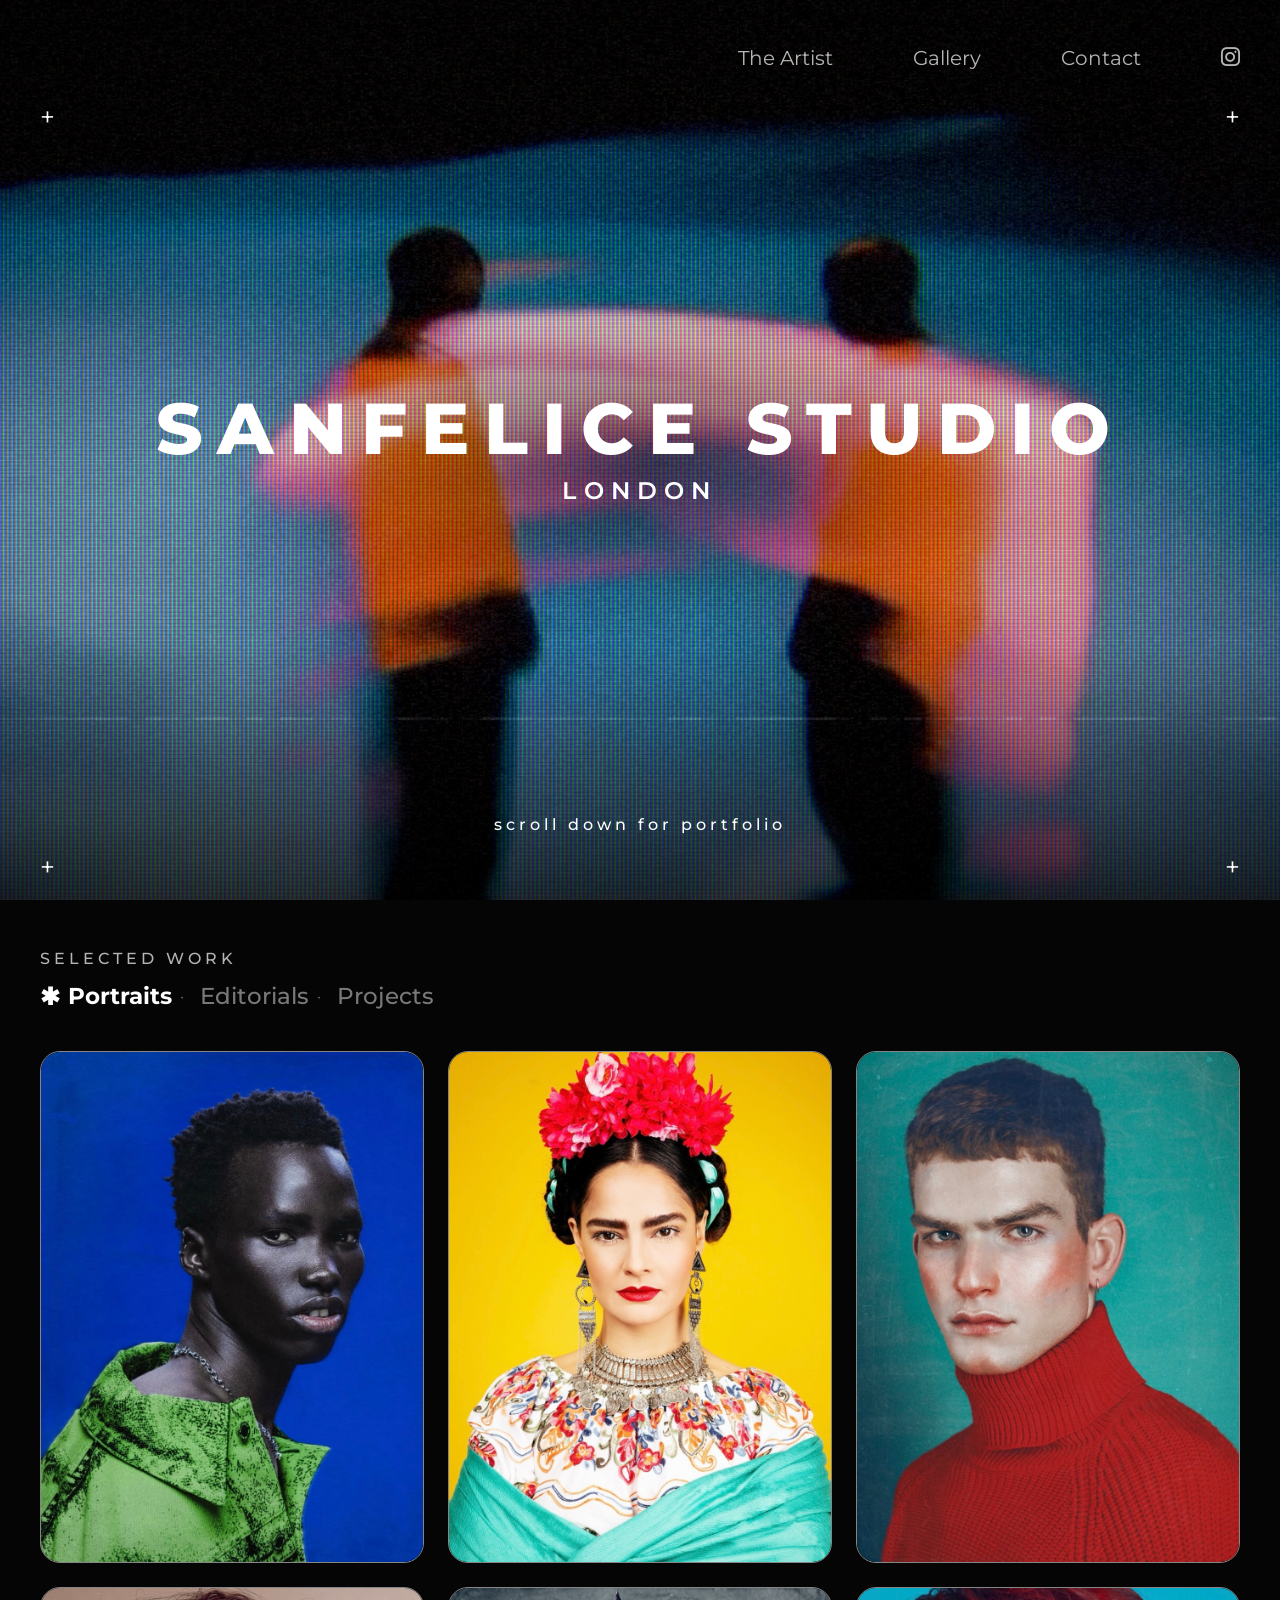
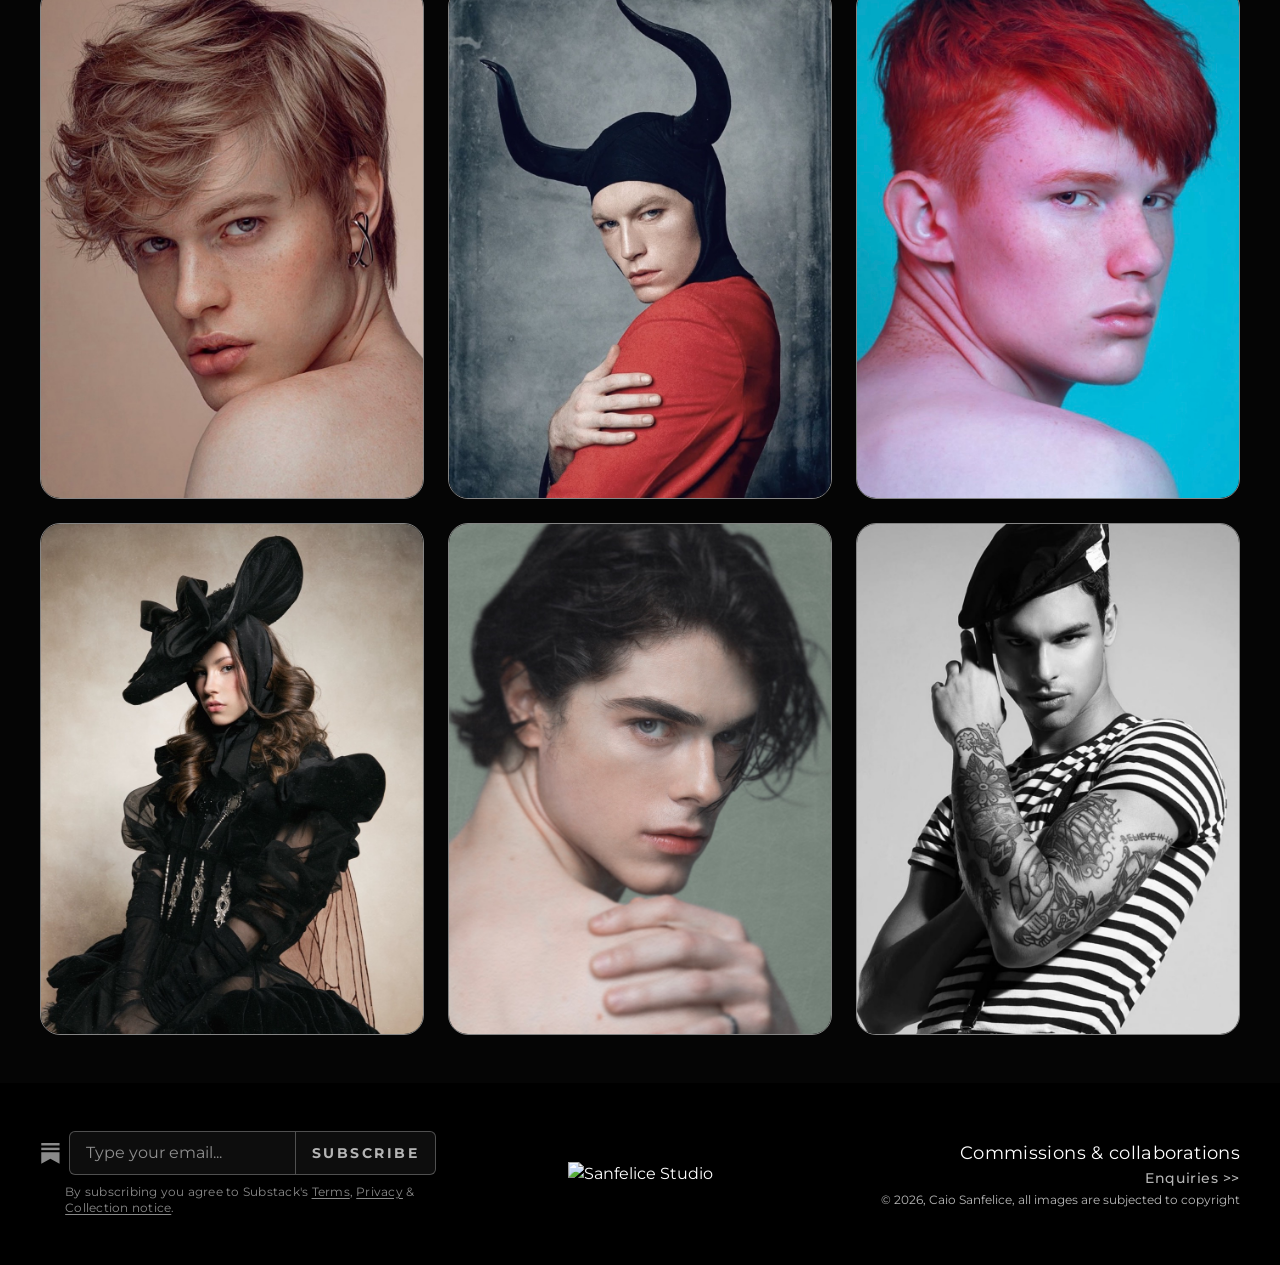
==== commit f439c6d1: "feat: VHS glitch effect on Home and Contact, split-flap scroll hint - Home hero: the user's VHS + gl" ====
--- a/index.html
+++ b/index.html
@@ -34,18 +34,17 @@
   <!-- Hero -->
   <section class="hero position-relative" id="top" aria-labelledby="hero-title">
     <!-- background video (decorative): WebM first, MP4 for browsers without WebM.
-         No autoplay here: hero-fx.js starts it only when the user allows motion; the poster shows otherwise -->
-    <video class="hero__video position-absolute" muted loop playsinline preload="none" poster="assets/images/home-hero-poster.jpg" aria-hidden="true">
+         No autoplay here: the VHS effect script below starts it only when the user allows motion;
+         the poster shows otherwise -->
+    <video id="bg" class="hero__video position-absolute" muted loop playsinline preload="none" poster="assets/images/home-hero-poster.jpg" aria-hidden="true">
       <source src="assets/video/homebackground.webm" type="video/webm">
       <source src="assets/video/homebackground.mp4" type="video/mp4">
     </video>
-    <!-- analog noise + glitch effect drawn over the video (assets/js/hero-fx.js) -->
-    <canvas class="hero__fx position-absolute" aria-hidden="true"></canvas>
     <div class="hero__content position-relative">
       <h1 class="hero__title" id="hero-title">Sanfelice Studio</h1>
       <p class="hero__location">London</p>
     </div>
-    <a class="hero-scroll position-absolute" href="#work">Scroll down for portfolio</a>
+    <a class="hero-scroll position-absolute" href="#work" aria-label="Scroll down for portfolio"><span class="hero-scroll__text" aria-hidden="true"><span class="hero-scroll__flap" style="--i: 0">S</span><span class="hero-scroll__flap" style="--i: 1">c</span><span class="hero-scroll__flap" style="--i: 2">r</span><span class="hero-scroll__flap" style="--i: 3">o</span><span class="hero-scroll__flap" style="--i: 4">l</span><span class="hero-scroll__flap" style="--i: 5">l</span> <span class="hero-scroll__flap" style="--i: 6">d</span><span class="hero-scroll__flap" style="--i: 7">o</span><span class="hero-scroll__flap" style="--i: 8">w</span><span class="hero-scroll__flap" style="--i: 9">n</span> <span class="hero-scroll__flap" style="--i: 10">f</span><span class="hero-scroll__flap" style="--i: 11">o</span><span class="hero-scroll__flap" style="--i: 12">r</span> <span class="hero-scroll__flap" style="--i: 13">p</span><span class="hero-scroll__flap" style="--i: 14">o</span><span class="hero-scroll__flap" style="--i: 15">r</span><span class="hero-scroll__flap" style="--i: 16">t</span><span class="hero-scroll__flap" style="--i: 17">f</span><span class="hero-scroll__flap" style="--i: 18">o</span><span class="hero-scroll__flap" style="--i: 19">l</span><span class="hero-scroll__flap" style="--i: 20">i</span><span class="hero-scroll__flap" style="--i: 21">o</span></span></a>
     <span class="hero__plus hero__plus--top-left position-absolute" aria-hidden="true">+</span>
     <span class="hero__plus hero__plus--top-right position-absolute" aria-hidden="true">+</span>
     <span class="hero__plus hero__plus--left position-absolute" aria-hidden="true">+</span>
@@ -142,7 +141,15 @@
 <!-- Bootstrap 5.3.9 JS bundle: runs the Modal component used by the photo lightbox -->
 <script src="https://cdn.jsdelivr.net/npm/bootstrap@5.3.9/dist/js/bootstrap.bundle.min.js" integrity="sha384-WyOxWvTyr1QaMPfiPJSv76iReVthorl5uWlFtZPyK0IEB0hGzo9y5Bp9mYanr8Bu" crossorigin="anonymous"></script>
 <script src="assets/js/components.js"></script>
-<!-- Home hero: analog noise + glitch effect on the background video -->
-<script src="assets/js/hero-fx.js"></script>
+<!-- Home hero: VHS + glitch + analog noise effect (WebGL) on the background video -->
+<script src="assets/js/vhs-glitch-bg.js"></script>
+<script>
+  // Only when the user allows motion; with "reduce motion" on, the still poster stays
+  if (!window.matchMedia("(prefers-reduced-motion: reduce)").matches) {
+    const heroVideo = document.querySelector("#bg");
+    heroVideo.preload = "auto";
+    VhsGlitch(heroVideo);
+  }
+</script>
 </body>
 </html>
--- a/assets/css/style.css
+++ b/assets/css/style.css
@@ -260,6 +260,48 @@
   opacity: 0.72;
 }
 
+/* "Scroll down for portfolio" as a split-flap board (old airport / train station signs):
+   each letter flips once on its own, left to right like the board updating,
+   lands with a small mechanical "clack", then the line rests until the next round.
+   Every letter is a span with --i = its position; the delay is --i x 45ms. */
+.hero-scroll__text {
+  display: inline-block;
+  perspective: 25rem; /* depth for the letters' 3D flip */
+}
+
+.hero-scroll__flap {
+  display: inline-block;
+}
+
+@media (prefers-reduced-motion: no-preference) {
+  .hero-scroll__flap {
+    animation: hero-scroll-flap 6s infinite;
+    animation-delay: calc(1.5s + var(--i) * 45ms);
+  }
+}
+
+@keyframes hero-scroll-flap {
+  0% {
+    transform: rotateX(0deg);
+    animation-timing-function: cubic-bezier(0.5, 0, 0.75, 0); /* speeds up like a falling flap */
+  }
+
+  6% {
+    transform: rotateX(-360deg);
+    animation-timing-function: ease-out;
+  }
+
+  7% {
+    transform: rotateX(-372deg); /* small overshoot: the clack */
+    animation-timing-function: ease-in-out;
+  }
+
+  8.5%,
+  100% {
+    transform: rotateX(-360deg); /* one full turn = back to normal, rests for the rest of the cycle */
+  }
+}
+
 .hero__plus {
   /* position: absolute comes from Bootstrap's position-absolute class in the HTML */
   inset-block-end: 1.25rem;
@@ -790,15 +832,14 @@
   background: #0a0a0a;
 }
 
-.contact-page-main::before {
-  position: absolute;
+/* Contact background: noise texture <img> (position-absolute from Bootstrap in the HTML).
+   vhs-glitch-bg.js puts a canvas with the same class in its place, so the effect covers the page too */
+.contact-page-bg {
   z-index: -1;
   inset: 0;
-  content: "";
-  background-image: url("../images/contact-background.jpg"); /* noise texture, covers the page on every screen */
-  background-position: center;
-  background-size: cover;
-  background-repeat: no-repeat;
+  width: 100%;
+  height: 100%;
+  object-fit: cover;
   pointer-events: none;
 }
 
@@ -810,7 +851,7 @@
   padding: clamp(1.5rem, 4vw, 3.5rem);
   border: 1px solid rgba(255, 255, 255, 0.3);
   border-radius: 1.5rem;
-  background: rgba(8, 8, 8, 0.85); /* slight transparency over the background photo */
+  background: rgba(8, 8, 8, 0.55); /* slight transparency over the background photo */
   --contact-title-size: clamp(1.75rem, 3.5vw, 2.75rem);
 }
 
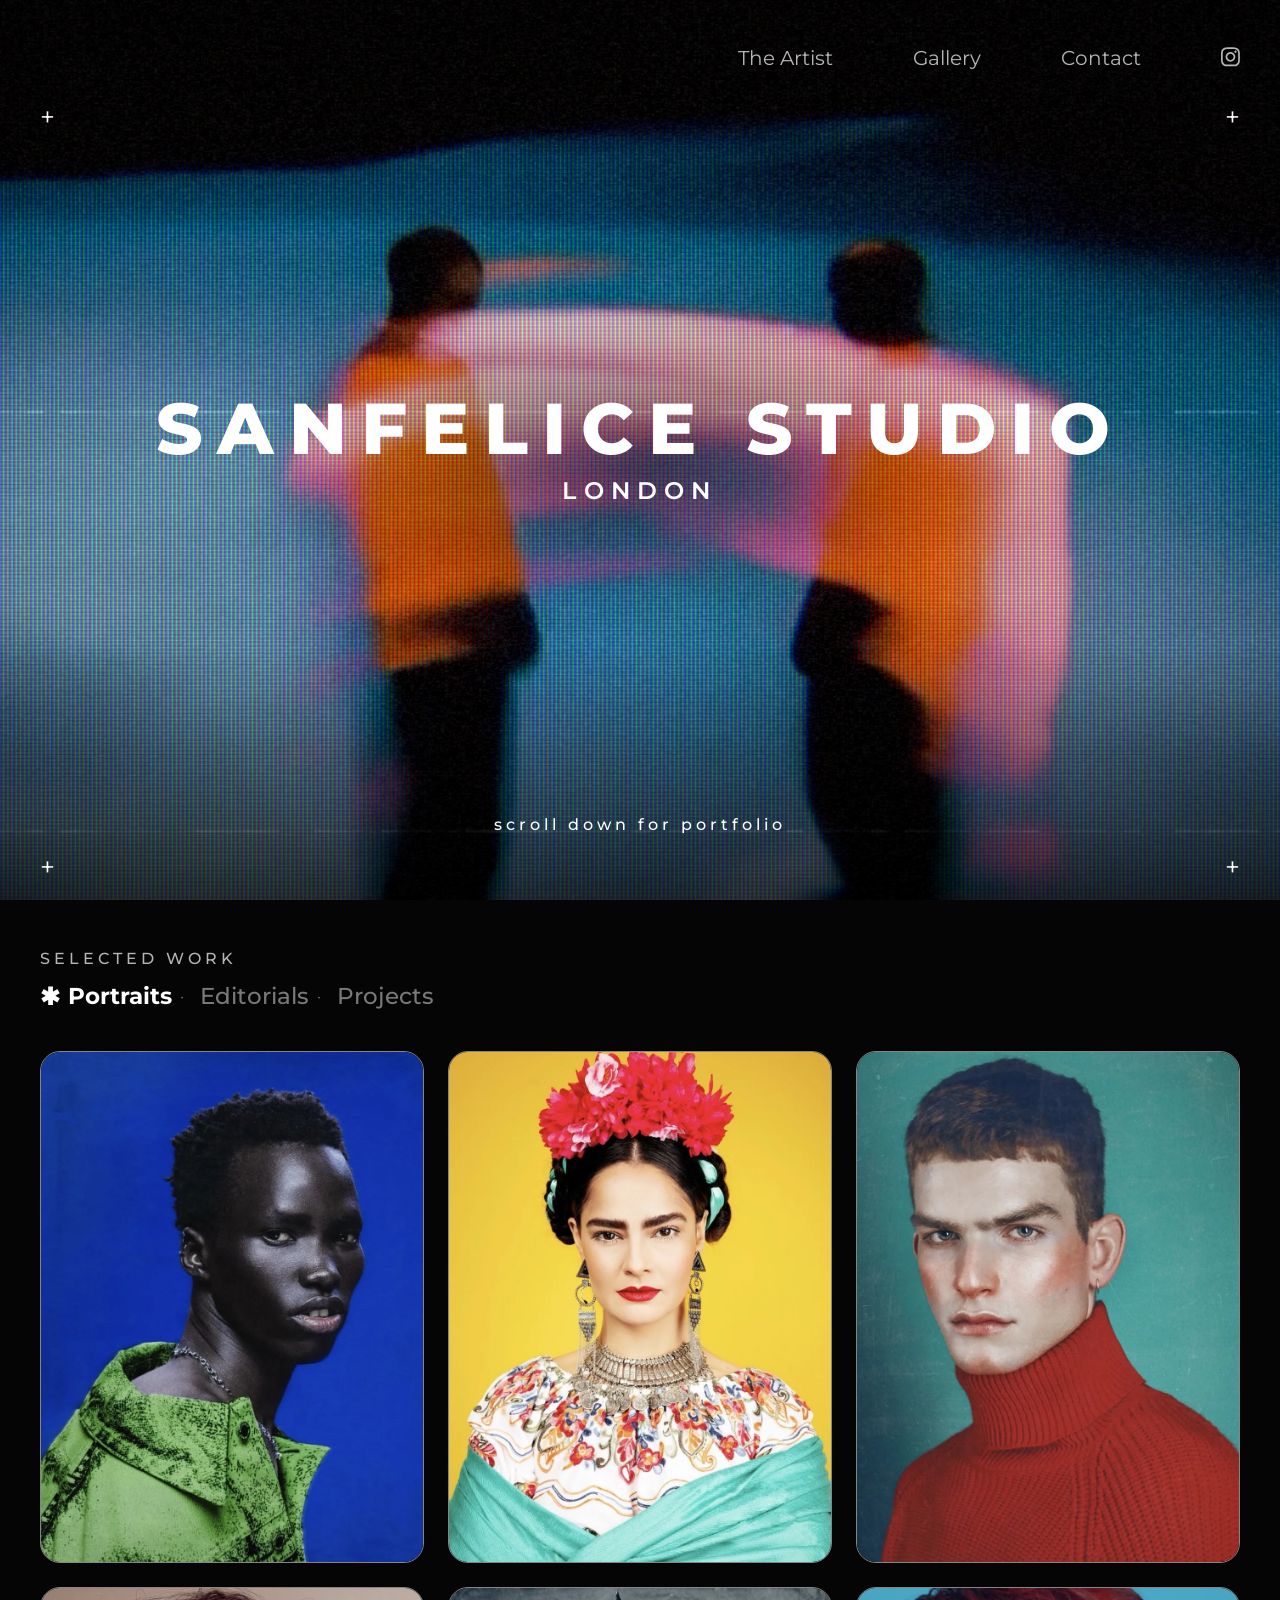
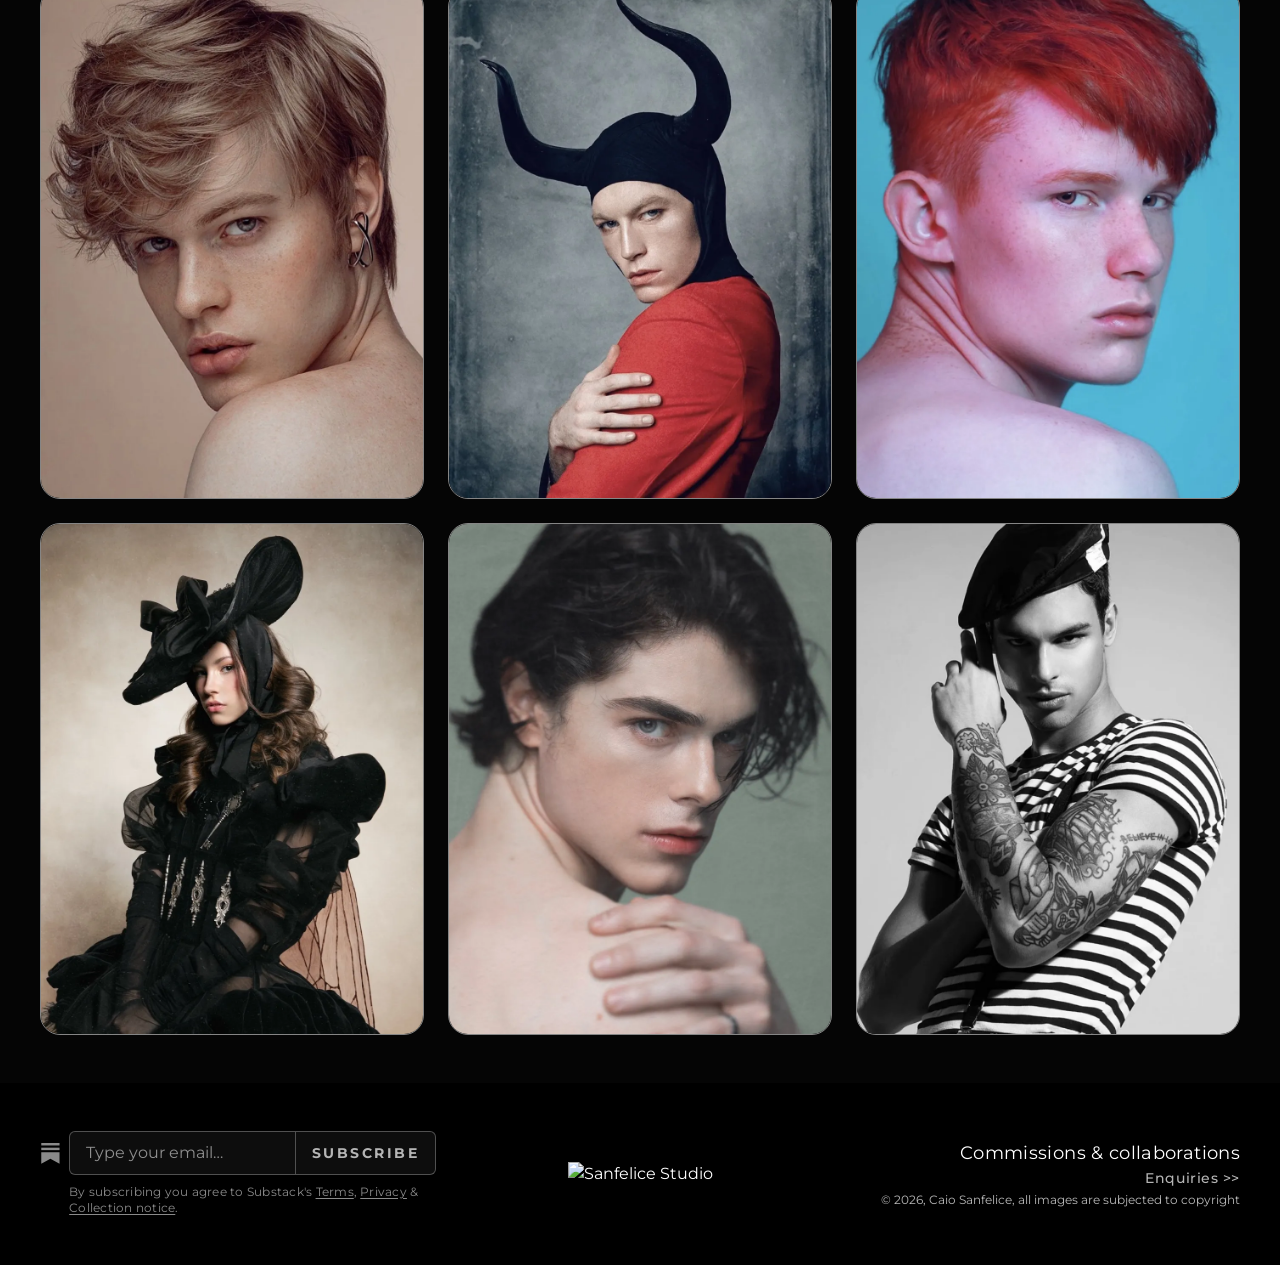
==== commit 430b6c1a: "feat: WebP images, inline SVG icons, layout fixes across pages - Convert all photos to WebP and upda" ====
--- a/index.html
+++ b/index.html
@@ -3,6 +3,7 @@
 <head>
     <meta charset="UTF-8">
     <meta name="viewport" content="width=device-width, initial-scale=1.0">
+    <meta name="theme-color" content="#050505">
     <meta name="description" content="Sanfelice Studio — portrait and editorial photography by Caio Sanfelice, based in London.">
     <link rel="icon" type="image/svg+xml" href="assets/images/fav-icon.svg">
     <title>Sanfelice Studio</title>
@@ -10,13 +11,12 @@
 
     <!-- Bootstrap 5.3.9 CSS (grid, utility classes, modal). Loaded before style.css so our own CSS can override it -->
     <link href="https://cdn.jsdelivr.net/npm/bootstrap@5.3.9/dist/css/bootstrap.min.css" rel="stylesheet" integrity="sha384-yEPZ7jP9S0QKiUQ0m3jjsO4ProIW7wvR9gXkI7JOGa2XVsw53Yke2bsdkBbjmmiX" crossorigin="anonymous">
-    <link rel="stylesheet" href="https://cdnjs.cloudflare.com/ajax/libs/font-awesome/6.5.2/css/all.min.css" integrity="sha512-SnH5WK+bZxgPHs44uWIX+LLJAJ9/2PkPKZ5QiAj6Ta86w+fsb2TkcmfRyVX3pBnMFcV7oQPJkl9QevSCWr3W6A==" crossorigin="anonymous" referrerpolicy="no-referrer" />
 
 
     <!-- Font -->
-    <style>
-    @import url('https://fonts.googleapis.com/css2?family=Montserrat:ital,wght@0,400..800;1,400..800&display=swap');
-    </style>
+    <link rel="preconnect" href="https://fonts.googleapis.com">
+    <link rel="preconnect" href="https://fonts.gstatic.com" crossorigin>
+    <link rel="stylesheet" href="https://fonts.googleapis.com/css2?family=Montserrat:ital,wght@0,400..800;1,400..800&display=swap">
 
    <!-- CSS (after the bootstrap, library, fonts) -->
     <link rel="stylesheet" href="assets/css/style.css">
@@ -36,7 +36,7 @@
     <!-- background video (decorative): WebM first, MP4 for browsers without WebM.
          No autoplay here: the VHS effect script below starts it only when the user allows motion;
          the poster shows otherwise -->
-    <video id="bg" class="hero__video position-absolute" muted loop playsinline preload="none" poster="assets/images/home-hero-poster.jpg" aria-hidden="true">
+    <video id="bg" class="hero__video position-absolute" muted loop playsinline preload="none" poster="assets/images/home-hero-poster.webp" aria-hidden="true">
       <source src="assets/video/homebackground.webm" type="video/webm">
       <source src="assets/video/homebackground.mp4" type="video/mp4">
     </video>
@@ -77,55 +77,55 @@
     <div class="gallery-grid row row-cols-2 row-cols-md-3 g-3 g-lg-4">
       <div class="col">
         <figure class="gallery-card position-relative">
-          <img class="d-block w-100 h-100 object-fit-cover" src="assets/images/portrait-blue-green-jacket.jpg" alt="Portrait of a man with short hair looking over his shoulder, wearing a textured green jacket and a silver chain, against a cobalt blue backdrop" loading="lazy">
+          <img class="d-block w-100 h-100 object-fit-cover" src="assets/images/portrait-blue-green-jacket.webp" alt="Portrait of a man with short hair looking over his shoulder, wearing a textured green jacket and a silver chain, against a cobalt blue backdrop" loading="lazy">
           <figcaption class="gallery-card__label position-absolute">Portraits</figcaption>
         </figure>
       </div>
       <div class="col">
         <figure class="gallery-card position-relative">
-          <img class="d-block w-100 h-100 object-fit-cover" src="assets/images/portrait-frida-inspired.jpg" alt="Frida Kahlo-inspired portrait of a woman with red flowers in her braided hair, silver earrings and necklace, an embroidered blouse and a turquoise shawl, against a yellow backdrop" loading="lazy">
+          <img class="d-block w-100 h-100 object-fit-cover" src="assets/images/portrait-frida-inspired.webp" alt="Frida Kahlo-inspired portrait of a woman with red flowers in her braided hair, silver earrings and necklace, an embroidered blouse and a turquoise shawl, against a yellow backdrop" loading="lazy">
           <figcaption class="gallery-card__label position-absolute">Portraits</figcaption>
         </figure>
       </div>
       <div class="col">
         <figure class="gallery-card position-relative">
-          <img class="d-block w-100 h-100 object-fit-cover" src="assets/images/portrait-red-turtleneck.jpg" alt="Portrait of a young man with short auburn hair and flushed cheeks, wearing a chunky red turtleneck, against a weathered teal backdrop" loading="lazy">
+          <img class="d-block w-100 h-100 object-fit-cover" src="assets/images/portrait-red-turtleneck.webp" alt="Portrait of a young man with short auburn hair and flushed cheeks, wearing a chunky red turtleneck, against a weathered teal backdrop" loading="lazy">
           <figcaption class="gallery-card__label position-absolute">Portraits</figcaption>
         </figure>
       </div>
       <div class="col">
         <figure class="gallery-card position-relative">
-          <img class="d-block w-100 h-100 object-fit-cover" src="assets/images/portrait-blond-earcuff.jpg" alt="Close-up portrait of a young man with tousled blond hair and freckles looking back over his bare shoulder, wearing a silver ear cuff, against a soft beige backdrop" loading="lazy">
+          <img class="d-block w-100 h-100 object-fit-cover" src="assets/images/portrait-blond-earcuff.webp" alt="Close-up portrait of a young man with tousled blond hair and freckles looking back over his bare shoulder, wearing a silver ear cuff, against a soft beige backdrop" loading="lazy">
           <figcaption class="gallery-card__label position-absolute">Portraits</figcaption>
         </figure>
       </div>
       <div class="col">
         <figure class="gallery-card position-relative">
-          <img class="d-block w-100 h-100 object-fit-cover" src="assets/images/portrait-horns-red.jpg" alt="Portrait of a man in a black hood with tall curved horns and a red jacket, hugging his arm and looking back over his shoulder, against a weathered grey backdrop" loading="lazy">
+          <img class="d-block w-100 h-100 object-fit-cover" src="assets/images/portrait-horns-red.webp" alt="Portrait of a man in a black hood with tall curved horns and a red jacket, hugging his arm and looking back over his shoulder, against a weathered grey backdrop" loading="lazy">
           <figcaption class="gallery-card__label position-absolute">Portraits</figcaption>
         </figure>
       </div>
       <div class="col">
         <figure class="gallery-card position-relative">
-          <img class="d-block w-100 h-100 object-fit-cover" src="assets/images/portrait-red-hair-blue.jpg" alt="Portrait of a freckled young man with bright red hair looking back over his bare shoulder, against a turquoise blue backdrop" loading="lazy">
+          <img class="d-block w-100 h-100 object-fit-cover" src="assets/images/portrait-red-hair-blue.webp" alt="Portrait of a freckled young man with bright red hair looking back over his bare shoulder, against a turquoise blue backdrop" loading="lazy">
           <figcaption class="gallery-card__label position-absolute">Portraits</figcaption>
         </figure>
       </div>
       <div class="col">
         <figure class="gallery-card position-relative">
-          <img class="d-block w-100 h-100 object-fit-cover" src="assets/images/portrait-gothic-bonnet.jpg" alt="Portrait of a woman with long wavy brown hair in a black velvet costume with a sculptural bonnet, sheer sleeves, silver ornaments and insect-like wings, against a mottled cream backdrop" loading="lazy">
+          <img class="d-block w-100 h-100 object-fit-cover" src="assets/images/portrait-gothic-bonnet.webp" alt="Portrait of a woman with long wavy brown hair in a black velvet costume with a sculptural bonnet, sheer sleeves, silver ornaments and insect-like wings, against a mottled cream backdrop" loading="lazy">
           <figcaption class="gallery-card__label position-absolute">Portraits</figcaption>
         </figure>
       </div>
       <div class="col">
         <figure class="gallery-card position-relative">
-          <img class="d-block w-100 h-100 object-fit-cover" src="assets/images/portrait-dark-hair-sage.jpg" alt="Close-up portrait of a young man with tousled dark hair and pale blue eyes looking over his bare shoulder, a hand resting on it, against a sage green backdrop" loading="lazy">
+          <img class="d-block w-100 h-100 object-fit-cover" src="assets/images/portrait-dark-hair-sage.webp" alt="Close-up portrait of a young man with tousled dark hair and pale blue eyes looking over his bare shoulder, a hand resting on it, against a sage green backdrop" loading="lazy">
           <figcaption class="gallery-card__label position-absolute">Portraits</figcaption>
         </figure>
       </div>
       <div class="col">
         <figure class="gallery-card position-relative">
-          <img class="d-block w-100 h-100 object-fit-cover" src="assets/images/portrait-striped-beret.jpg" alt="Black-and-white portrait of a tattooed man in a striped T-shirt and braces, touching the brim of a dark beret" loading="lazy">
+          <img class="d-block w-100 h-100 object-fit-cover" src="assets/images/portrait-striped-beret.webp" alt="Black-and-white portrait of a tattooed man in a striped T-shirt and braces, touching the brim of a dark beret" loading="lazy">
           <figcaption class="gallery-card__label position-absolute">Portraits</figcaption>
         </figure>
       </div>
--- a/assets/css/style.css
+++ b/assets/css/style.css
@@ -53,6 +53,23 @@
 }
 
 /* Base */
+/* dark site: native scrollbars, form controls and autofill follow the dark theme */
+html {
+  color-scheme: dark;
+}
+
+/* Inline SVG icons (paths from Font Awesome Free 6.5.2, CC BY 4.0):
+   sized like the old icon font, 1em tall and the colour of the text */
+.icon {
+  display: inline-block;
+  width: auto;
+  height: 1em;
+  flex-shrink: 0;
+  overflow: visible;
+  fill: currentColor;
+  vertical-align: -0.125em;
+}
+
 body {
   margin: 0;
   background: var(--bg);
@@ -99,6 +116,14 @@
   gap: 5rem;
 }
 
+/* tablets: tighter links. Must stay before the smaller phone breakpoints below,
+   otherwise (same specificity, later in the file) it would override them */
+@media (max-width: 56rem) {
+  .site-nav .nav-links {
+    gap: clamp(0.85rem, 4vw, 2.5rem);
+  }
+}
+
 .site-nav a {
   color: var(--nav-muted);
   font-size: var(--nav-fs);
@@ -163,7 +188,7 @@
   opacity: 1;
 }
 
-.site-nav .fa-instagram {
+.site-nav__instagram-icon {
   font-size: 1.35rem;
 }
 
@@ -175,7 +200,7 @@
   place-items: center;
   isolation: isolate; /* keeps the video behind the overlay and the text */
   padding: 6rem 1rem;
-  background: #000 url("../images/home-hero-poster.jpg") center / cover no-repeat;
+  background: #000 url("../images/home-hero-poster.webp") center / cover no-repeat;
   text-align: center;
 }
 
@@ -188,22 +213,6 @@
   height: 100%;
   object-fit: cover;
   pointer-events: none;
-}
-
-/* WebGL analog effect over the video; fades in once its first frame is drawn */
-.hero__fx {
-  /* position: absolute comes from Bootstrap's position-absolute class in the HTML */
-  inset: 0;
-  z-index: -1;
-  width: 100%;
-  height: 100%;
-  opacity: 0;
-  transition: opacity 0.6s ease;
-  pointer-events: none;
-}
-
-.hero--fx .hero__fx {
-  opacity: 1;
 }
 
 .hero::before {
@@ -561,12 +570,14 @@
    (site-container > row / col-* / order-* / align-items-center in footer.html) */
 
 .footer-substack {
+  --substack-logo: 1.3rem; /* icon size; the legal line is indented by it */
+  --substack-gap: 0.525rem;
   display: flex;
   width: 84%;
   min-width: min(100%, 21.3rem);
   flex-direction: column;
   align-items: center;
-  gap: 0.525rem;
+  gap: var(--substack-gap);
   color: #fff;
 }
 
@@ -574,13 +585,13 @@
   display: flex;
   min-width: 0;
   align-items: center;
-  gap: 0.525rem;
+  gap: var(--substack-gap);
   width: 100%;
 }
 
 .footer-substack__logo {
-  flex: 0 0 1.3rem;
-  height: 1.3rem;
+  flex: 0 0 var(--substack-logo);
+  height: var(--substack-logo);
 }
 
 .footer-substack__logo path {
@@ -687,7 +698,7 @@
   letter-spacing: 0.02em;
   line-height: 1.4;
   text-align: left;
-  padding-inline-start: calc(1.05rem + 0.525rem); /* lines up with the email input (logo + gap) */
+  padding-inline-start: calc(var(--substack-logo) + var(--substack-gap)); /* lines up with the email input (logo + gap) */
   box-sizing: border-box;
 }
 
@@ -902,7 +913,7 @@
   transition: color 0.2s ease;
 }
 
-.contact-details__link i {
+.contact-details__link .icon {
   font-size: 1.1rem;
 }
 
@@ -1560,12 +1571,6 @@
   }
 }
 
-@media (max-width: 56rem) {
-  .site-nav .nav-links {
-    gap: clamp(0.85rem, 4vw, 2.5rem);
-  }
-}
-
 /* Footer below Bootstrap's lg (992px): one centred column.
    Column widths and the order of logo / contact / newsletter come from col-12 and order-* in footer.html */
 @media (max-width: 991.98px) {
@@ -1574,9 +1579,8 @@
     margin-inline: auto;
   }
 
-  .footer-substack__logo {
-    flex-basis: 1.05rem;
-    height: 1.05rem;
+  .footer-substack {
+    --substack-logo: 1.05rem;
   }
 
   .footer-brand {
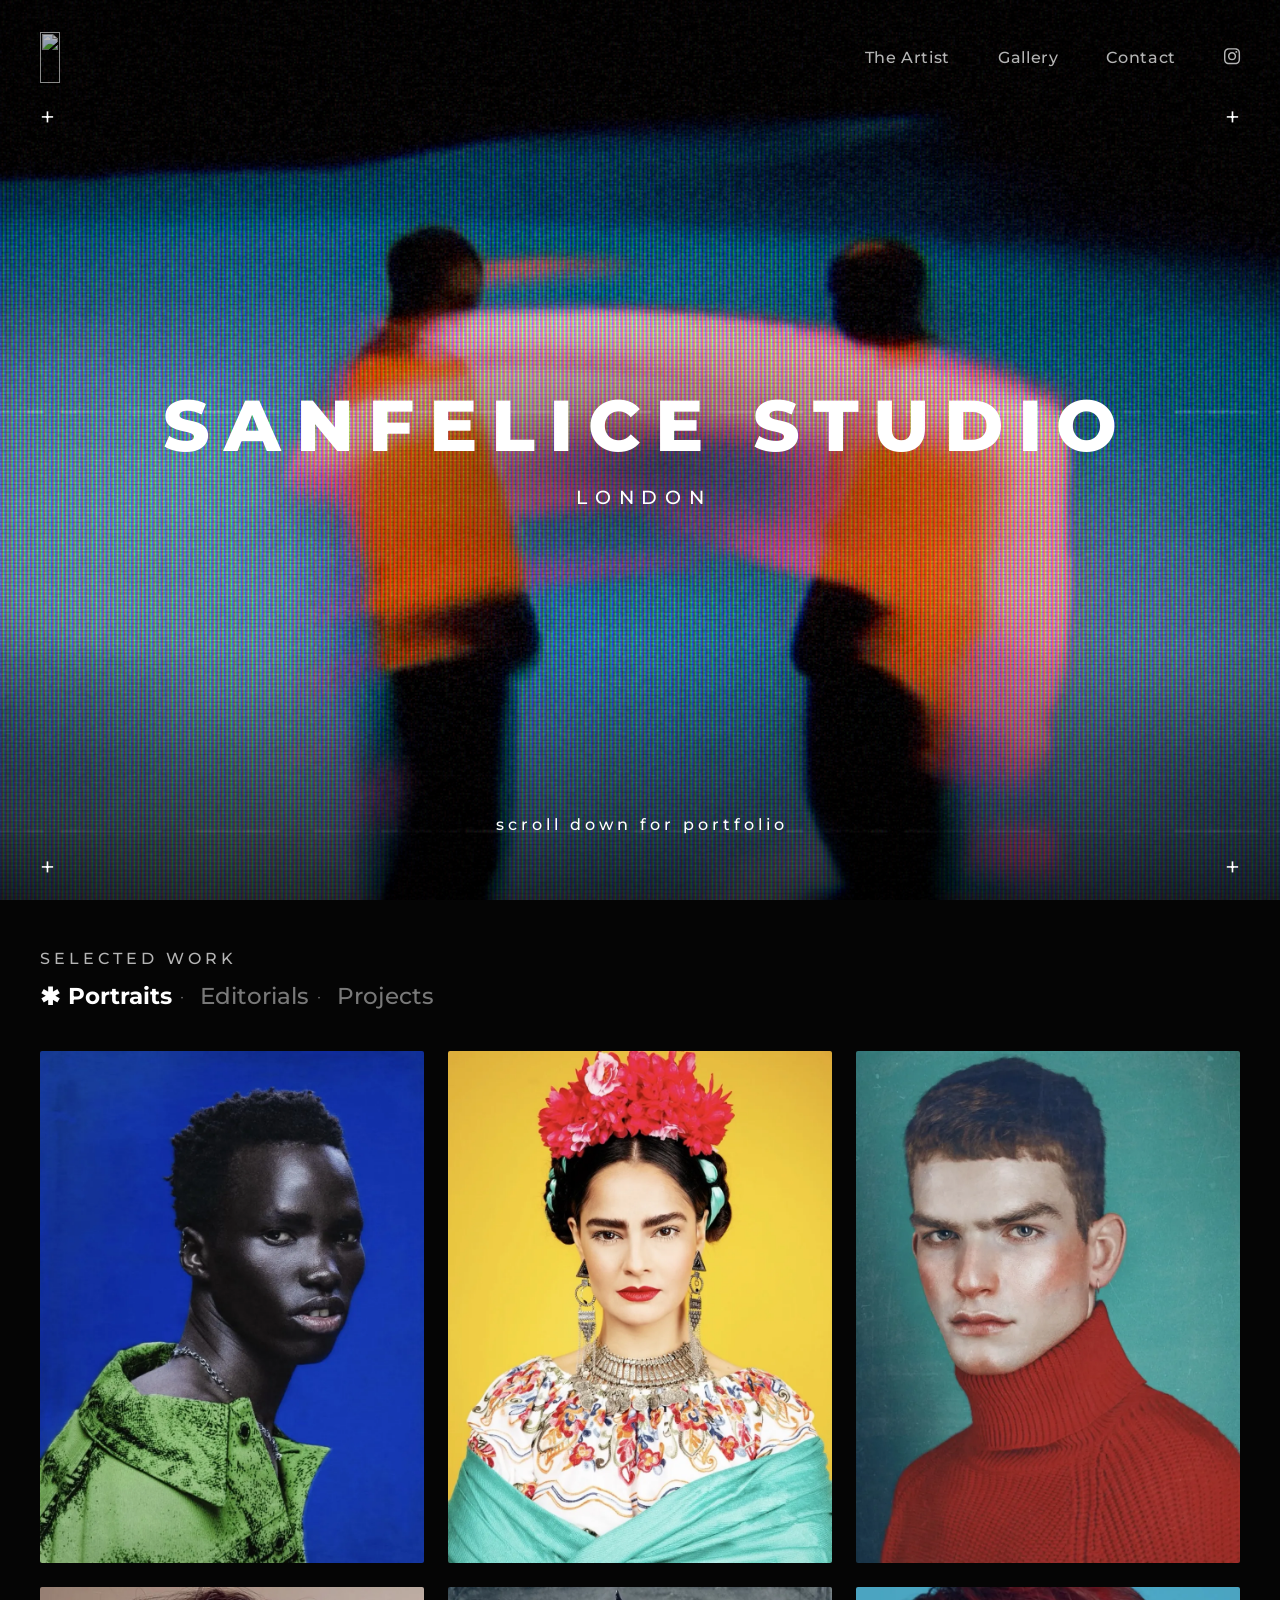
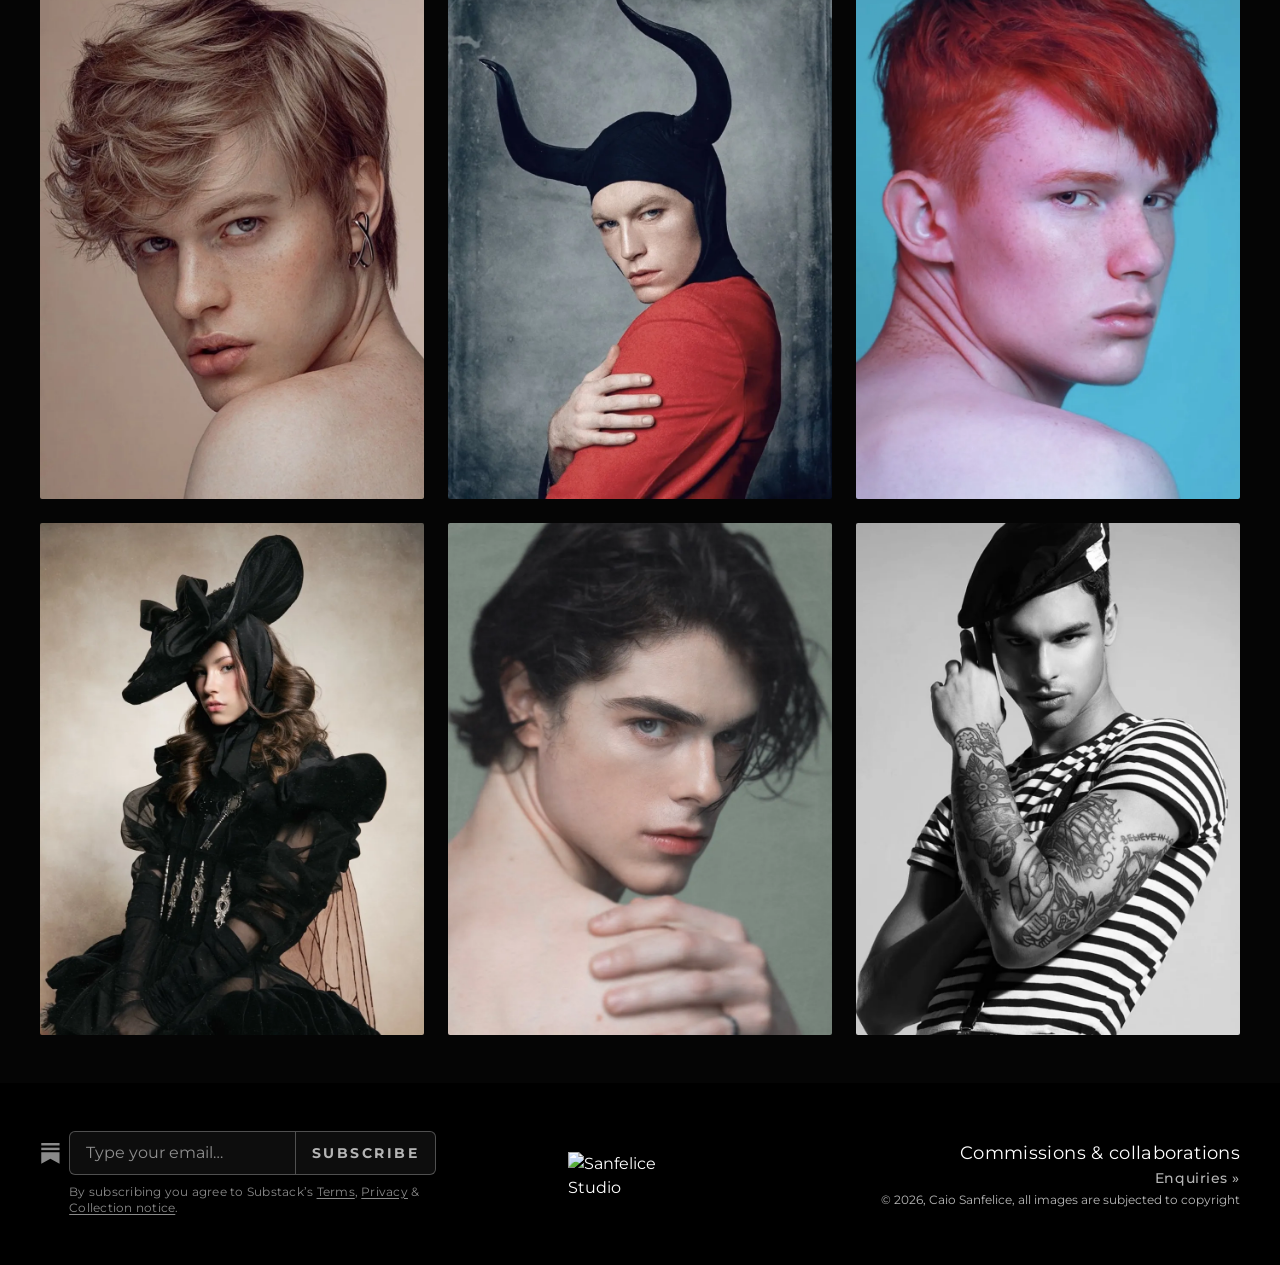
==== commit 5593865d: "fix: web interface guideline review (accessibility, images, copy) - Skip link on every page (Bootstr" ====
--- a/index.html
+++ b/index.html
@@ -25,12 +25,14 @@
 
 
 <body>
+<!-- Skip link: hidden until focused with Tab (Bootstrap visually-hidden-focusable) -->
+<a class="skip-link visually-hidden-focusable" href="#main">Skip to content</a>
 
 <!-- ===== Header / main navigation (components/navbar.html) ===== -->
 <div id="site-navbar"></div>
 
 <!-- ===== Main content ===== -->
-<main>
+<main id="main">
   <!-- Hero -->
   <section class="hero position-relative" id="top" aria-labelledby="hero-title">
     <!-- background video (decorative): WebM first, MP4 for browsers without WebM.
@@ -41,7 +43,7 @@
       <source src="assets/video/homebackground.mp4" type="video/mp4">
     </video>
     <div class="hero__content position-relative">
-      <h1 class="hero__title" id="hero-title">Sanfelice Studio</h1>
+      <h1 class="hero__title" id="hero-title" translate="no">Sanfelice Studio</h1>
       <p class="hero__location">London</p>
     </div>
     <a class="hero-scroll position-absolute" href="#work" aria-label="Scroll down for portfolio"><span class="hero-scroll__text" aria-hidden="true"><span class="hero-scroll__flap" style="--i: 0">S</span><span class="hero-scroll__flap" style="--i: 1">c</span><span class="hero-scroll__flap" style="--i: 2">r</span><span class="hero-scroll__flap" style="--i: 3">o</span><span class="hero-scroll__flap" style="--i: 4">l</span><span class="hero-scroll__flap" style="--i: 5">l</span> <span class="hero-scroll__flap" style="--i: 6">d</span><span class="hero-scroll__flap" style="--i: 7">o</span><span class="hero-scroll__flap" style="--i: 8">w</span><span class="hero-scroll__flap" style="--i: 9">n</span> <span class="hero-scroll__flap" style="--i: 10">f</span><span class="hero-scroll__flap" style="--i: 11">o</span><span class="hero-scroll__flap" style="--i: 12">r</span> <span class="hero-scroll__flap" style="--i: 13">p</span><span class="hero-scroll__flap" style="--i: 14">o</span><span class="hero-scroll__flap" style="--i: 15">r</span><span class="hero-scroll__flap" style="--i: 16">t</span><span class="hero-scroll__flap" style="--i: 17">f</span><span class="hero-scroll__flap" style="--i: 18">o</span><span class="hero-scroll__flap" style="--i: 19">l</span><span class="hero-scroll__flap" style="--i: 20">i</span><span class="hero-scroll__flap" style="--i: 21">o</span></span></a>
@@ -53,7 +55,7 @@
 
   <!-- Gallery -->
   <section class="section gallery-section" id="work" aria-labelledby="selected-work-title">
-    <h2 class="gallery-title" id="selected-work-title">Selected work</h2>
+    <h2 class="gallery-title" id="selected-work-title">Selected Work</h2>
     <nav class="gallery-categories" aria-label="Gallery categories">
       <ul class="gallery-category-list">
         <li class="gallery-category-item">
@@ -77,55 +79,73 @@
     <div class="gallery-grid row row-cols-2 row-cols-md-3 g-3 g-lg-4">
       <div class="col">
         <figure class="gallery-card position-relative">
-          <img class="d-block w-100 h-100 object-fit-cover" src="assets/images/portrait-blue-green-jacket.webp" alt="Portrait of a man with short hair looking over his shoulder, wearing a textured green jacket and a silver chain, against a cobalt blue backdrop" loading="lazy">
+          <button class="gallery-card__button" type="button" aria-haspopup="dialog">
+            <img width="900" height="1200" class="d-block w-100 h-100 object-fit-cover" src="assets/images/portrait-blue-green-jacket.webp" alt="Portrait of a man with short hair looking over his shoulder, wearing a textured green jacket and a silver chain, against a cobalt blue backdrop" loading="lazy">
+          </button>
           <figcaption class="gallery-card__label position-absolute">Portraits</figcaption>
         </figure>
       </div>
       <div class="col">
         <figure class="gallery-card position-relative">
-          <img class="d-block w-100 h-100 object-fit-cover" src="assets/images/portrait-frida-inspired.webp" alt="Frida Kahlo-inspired portrait of a woman with red flowers in her braided hair, silver earrings and necklace, an embroidered blouse and a turquoise shawl, against a yellow backdrop" loading="lazy">
+          <button class="gallery-card__button" type="button" aria-haspopup="dialog">
+            <img width="900" height="1200" class="d-block w-100 h-100 object-fit-cover" src="assets/images/portrait-frida-inspired.webp" alt="Frida Kahlo-inspired portrait of a woman with red flowers in her braided hair, silver earrings and necklace, an embroidered blouse and a turquoise shawl, against a yellow backdrop" loading="lazy">
+          </button>
           <figcaption class="gallery-card__label position-absolute">Portraits</figcaption>
         </figure>
       </div>
       <div class="col">
         <figure class="gallery-card position-relative">
-          <img class="d-block w-100 h-100 object-fit-cover" src="assets/images/portrait-red-turtleneck.webp" alt="Portrait of a young man with short auburn hair and flushed cheeks, wearing a chunky red turtleneck, against a weathered teal backdrop" loading="lazy">
+          <button class="gallery-card__button" type="button" aria-haspopup="dialog">
+            <img width="899" height="1200" class="d-block w-100 h-100 object-fit-cover" src="assets/images/portrait-red-turtleneck.webp" alt="Portrait of a young man with short auburn hair and flushed cheeks, wearing a chunky red turtleneck, against a weathered teal backdrop" loading="lazy">
+          </button>
           <figcaption class="gallery-card__label position-absolute">Portraits</figcaption>
         </figure>
       </div>
       <div class="col">
         <figure class="gallery-card position-relative">
-          <img class="d-block w-100 h-100 object-fit-cover" src="assets/images/portrait-blond-earcuff.webp" alt="Close-up portrait of a young man with tousled blond hair and freckles looking back over his bare shoulder, wearing a silver ear cuff, against a soft beige backdrop" loading="lazy">
+          <button class="gallery-card__button" type="button" aria-haspopup="dialog">
+            <img width="900" height="1200" class="d-block w-100 h-100 object-fit-cover" src="assets/images/portrait-blond-earcuff.webp" alt="Close-up portrait of a young man with tousled blond hair and freckles looking back over his bare shoulder, wearing a silver ear cuff, against a soft beige backdrop" loading="lazy">
+          </button>
           <figcaption class="gallery-card__label position-absolute">Portraits</figcaption>
         </figure>
       </div>
       <div class="col">
         <figure class="gallery-card position-relative">
-          <img class="d-block w-100 h-100 object-fit-cover" src="assets/images/portrait-horns-red.webp" alt="Portrait of a man in a black hood with tall curved horns and a red jacket, hugging his arm and looking back over his shoulder, against a weathered grey backdrop" loading="lazy">
+          <button class="gallery-card__button" type="button" aria-haspopup="dialog">
+            <img width="900" height="1200" class="d-block w-100 h-100 object-fit-cover" src="assets/images/portrait-horns-red.webp" alt="Portrait of a man in a black hood with tall curved horns and a red jacket, hugging his arm and looking back over his shoulder, against a weathered grey backdrop" loading="lazy">
+          </button>
           <figcaption class="gallery-card__label position-absolute">Portraits</figcaption>
         </figure>
       </div>
       <div class="col">
         <figure class="gallery-card position-relative">
-          <img class="d-block w-100 h-100 object-fit-cover" src="assets/images/portrait-red-hair-blue.webp" alt="Portrait of a freckled young man with bright red hair looking back over his bare shoulder, against a turquoise blue backdrop" loading="lazy">
+          <button class="gallery-card__button" type="button" aria-haspopup="dialog">
+            <img width="900" height="1200" class="d-block w-100 h-100 object-fit-cover" src="assets/images/portrait-red-hair-blue.webp" alt="Portrait of a freckled young man with bright red hair looking back over his bare shoulder, against a turquoise blue backdrop" loading="lazy">
+          </button>
           <figcaption class="gallery-card__label position-absolute">Portraits</figcaption>
         </figure>
       </div>
       <div class="col">
         <figure class="gallery-card position-relative">
-          <img class="d-block w-100 h-100 object-fit-cover" src="assets/images/portrait-gothic-bonnet.webp" alt="Portrait of a woman with long wavy brown hair in a black velvet costume with a sculptural bonnet, sheer sleeves, silver ornaments and insect-like wings, against a mottled cream backdrop" loading="lazy">
+          <button class="gallery-card__button" type="button" aria-haspopup="dialog">
+            <img width="899" height="1200" class="d-block w-100 h-100 object-fit-cover" src="assets/images/portrait-gothic-bonnet.webp" alt="Portrait of a woman with long wavy brown hair in a black velvet costume with a sculptural bonnet, sheer sleeves, silver ornaments and insect-like wings, against a mottled cream backdrop" loading="lazy">
+          </button>
           <figcaption class="gallery-card__label position-absolute">Portraits</figcaption>
         </figure>
       </div>
       <div class="col">
         <figure class="gallery-card position-relative">
-          <img class="d-block w-100 h-100 object-fit-cover" src="assets/images/portrait-dark-hair-sage.webp" alt="Close-up portrait of a young man with tousled dark hair and pale blue eyes looking over his bare shoulder, a hand resting on it, against a sage green backdrop" loading="lazy">
+          <button class="gallery-card__button" type="button" aria-haspopup="dialog">
+            <img width="900" height="1200" class="d-block w-100 h-100 object-fit-cover" src="assets/images/portrait-dark-hair-sage.webp" alt="Close-up portrait of a young man with tousled dark hair and pale blue eyes looking over his bare shoulder, a hand resting on it, against a sage green backdrop" loading="lazy">
+          </button>
           <figcaption class="gallery-card__label position-absolute">Portraits</figcaption>
         </figure>
       </div>
       <div class="col">
         <figure class="gallery-card position-relative">
-          <img class="d-block w-100 h-100 object-fit-cover" src="assets/images/portrait-striped-beret.webp" alt="Black-and-white portrait of a tattooed man in a striped T-shirt and braces, touching the brim of a dark beret" loading="lazy">
+          <button class="gallery-card__button" type="button" aria-haspopup="dialog">
+            <img width="900" height="1200" class="d-block w-100 h-100 object-fit-cover" src="assets/images/portrait-striped-beret.webp" alt="Black-and-white portrait of a tattooed man in a striped T-shirt and braces, touching the brim of a dark beret" loading="lazy">
+          </button>
           <figcaption class="gallery-card__label position-absolute">Portraits</figcaption>
         </figure>
       </div>
--- a/assets/css/style.css
+++ b/assets/css/style.css
@@ -24,7 +24,7 @@
   --ls-label: 0.32em;
   --ls-title: 0.06em;
 
-  --nav-fs: clamp(1.0625rem, 1.6vw, 1.25rem); /* 17px -> 20px */
+  --nav-fs: clamp(1rem, 1.25vw, 1.125rem); /* 16px -> 18px */
   --nav-muted: #b5b5b5; /* ~10:1 on the dark hero, passes AA */
   --nav-active: #ffffff;
 }
@@ -77,12 +77,36 @@
   font-family: "Montserrat", Arial, sans-serif;
 }
 
+/* Skip link (Bootstrap visually-hidden-focusable): appears top-left when focused with Tab */
+.skip-link:focus {
+  position: fixed;
+  top: 0.75rem;
+  left: 0.75rem;
+  z-index: 1040; /* above the fixed navbar (1030) */
+  padding: 0.6rem 1rem;
+  border-radius: 0.4rem;
+  background: var(--white);
+  color: #000;
+  font-weight: 600;
+  text-decoration: none;
+}
+
+/* Taps on links and buttons react at once (no double-tap zoom delay on phones) */
+a,
+button,
+input,
+textarea,
+summary {
+  touch-action: manipulation;
+}
+
 /* Header and navigation
    Position comes from Bootstrap's fixed-top (position: fixed; top: 0; z-index: 1030).
    At the top of the page it is transparent over the hero; once the page scrolls,
    components.js adds .is-scrolled and it gets a dark background and less padding. */
 .header {
   padding-block: clamp(1rem, 4vw, 2rem); /* sides come from .site-container */
+  padding-inline: env(safe-area-inset-left) env(safe-area-inset-right); /* clear the iPhone notch in landscape */
   background: transparent;
   transition: background-color 0.3s ease, padding 0.3s ease, box-shadow 0.3s ease;
 }
@@ -113,7 +137,7 @@
 }
 
 .site-nav .nav-links {
-  gap: 5rem;
+  gap: 3rem;
 }
 
 /* tablets: tighter links. Must stay before the smaller phone breakpoints below,
@@ -127,6 +151,8 @@
 .site-nav a {
   color: var(--nav-muted);
   font-size: var(--nav-fs);
+  font-weight: 500;
+  letter-spacing: 0.04em;
   text-decoration: none;
   white-space: nowrap;
   transition: color 0.2s ease, opacity 0.2s ease;
@@ -162,20 +188,12 @@
   color: var(--nav-active);
 }
 
-/* active page: bold, 30% larger, thin underline */
+/* active page: white + thin underline only. Same size and weight as the other links,
+   so the menu doesn't change width or jump from page to page */
 .site-nav .nav-links a[aria-current] {
-  font-size: calc(var(--nav-fs) * 1.3);
-  font-weight: 700;
   text-decoration: underline;
   text-decoration-thickness: 1px;
-  text-underline-offset: 0.45em;
-}
-
-/* phones: smaller bump so logo, links and Instagram fit on one row */
-@media (max-width: 40rem) {
-  .site-nav .nav-links a[aria-current] {
-    font-size: calc(var(--nav-fs) * 1.1);
-  }
+  text-underline-offset: 0.5em;
 }
 
 .site-nav a:focus-visible {
@@ -189,7 +207,7 @@
 }
 
 .site-nav__instagram-icon {
-  font-size: 1.35rem;
+  font-size: 1.15em; /* follows the nav text size, a touch larger for optical balance */
 }
 
 /* Home hero */
@@ -231,21 +249,28 @@
   max-width: 100%;
 }
 
+/* Wide letter-spacing also adds space after the last letter, which pushes centred text
+   to the left. padding-inline-start with the same value puts it back on the optical centre. */
 .hero__title {
+  --track: clamp(0.08em, 1.2vw, 0.2em);
   margin: 0;
+  padding-inline-start: var(--track);
   font-size: var(--fs-display);
   font-weight: 800;
-  letter-spacing: clamp(0.08em, 1.2vw, 0.2em);
+  letter-spacing: var(--track);
   line-height: 1.05;
   text-transform: uppercase;
   text-wrap: balance;
 }
 
+/* subtitle: small and airy so it supports the title instead of competing with it */
 .hero__location {
-  margin: 0.45rem 0 0;
-  font-size: clamp(1rem, 2.2vw, 1.5rem); /* 16px -> 24px */
-  font-weight: 600;
-  letter-spacing: 0.3em;
+  --track: 0.4em;
+  margin: clamp(0.75rem, 1.5vw, 1.25rem) 0 0;
+  padding-inline-start: var(--track);
+  font-size: clamp(1rem, 1.5vw, 1.25rem); /* 16px -> 20px */
+  font-weight: 500;
+  letter-spacing: var(--track);
   text-transform: uppercase;
 }
 
@@ -259,6 +284,7 @@
   font-weight: 500;
   font-size: clamp(0.75rem, 1.4vw, 1rem); /* 12px -> 16px */
   letter-spacing: 0.25em;
+  padding-inline-start: 0.25em; /* optical centring, see .hero__title */
   text-decoration: none;
   text-transform: lowercase;
   white-space: nowrap;
@@ -447,32 +473,51 @@
 /* Gallery photo card. Layout comes from Bootstrap: the grid (row / row-cols-* / g-* / col)
    in the HTML, position-relative on the card, and d-block w-100 h-100 object-fit-cover on the photo.
    Only the look is defined here. */
+/* The photo is the frame: no border, almost square corners */
 .gallery-card {
   aspect-ratio: 3 / 4;
   margin: 0;
-  border: 1px solid #858585;
-  border-radius: 1.25rem;
+  border-radius: 2px;
   overflow: hidden;
-  transition: border-color 0.25s ease;
-}
-
-.gallery-card:hover { border-color: var(--white); }
-
-/* Gallery cards open the photo lightbox */
-.gallery-card[role="button"] {
+  background: #111; /* placeholder tone while the photo loads */
+}
+
+/* hover: a slow, slight zoom into the photo (motion allowed only) */
+@media (prefers-reduced-motion: no-preference) {
+  .gallery-card img {
+    transition: transform 0.6s cubic-bezier(0.2, 0, 0, 1);
+  }
+
+  .gallery-card:hover img {
+    transform: scale(1.03);
+  }
+}
+
+/* Gallery photos open the lightbox: each photo is inside a real <button> */
+.gallery-card__button {
+  display: block;
+  width: 100%;
+  height: 100%;
+  padding: 0;
+  border: 0;
+  background: none;
   cursor: zoom-in;
 }
 
-.gallery-card:focus-visible {
-  border-color: var(--white);
+.gallery-card__button:focus-visible {
   outline: 2px solid var(--white);
-  outline-offset: 3px;
+  outline-offset: -4px; /* inside the card, so the rounded corners don't clip it */
 }
 
 /* Photo lightbox (Bootstrap modal): photo centred, copyright line below */
 .modal-backdrop {
   --bs-backdrop-bg: #000;
   --bs-backdrop-opacity: 0.95;
+}
+
+/* Bootstrap modal: scrolling inside the lightbox doesn't scroll the page behind it */
+.lightbox {
+  overscroll-behavior: contain;
 }
 
 .lightbox__dialog {
@@ -510,7 +555,7 @@
   height: auto;
   max-height: calc(100svh - 11rem); /* room for the close button, the caption and the modal margins */
   margin-inline: auto;
-  border-radius: 0.5rem;
+  border-radius: 2px; /* photos: same near-square corners as the gallery */
 }
 
 .lightbox__caption {
@@ -522,6 +567,7 @@
 
 /* Section title above the gallery */
 .gallery-title {
+  text-wrap: balance; /* no single word left alone on the last line */
   margin: 0 0 0.25rem;
   color: var(--nav-muted);
   font-size: clamp(0.75rem, 1.4vw, 1rem); /* 12px -> 16px */
@@ -675,7 +721,8 @@
 }
 
 .footer-substack__form button:focus-visible {
-  outline: none;
+  outline: 2px solid var(--nav-active); /* visible keyboard focus, not just the hover colour */
+  outline-offset: 2px;
 }
 
 .footer-substack__form button:disabled {
@@ -727,6 +774,7 @@
 .footer-brand img {
   display: block;
   width: auto;
+  height: auto; /* scales from the width/height attributes, capped by max-height */
   max-width: 100%;
   max-height: clamp(3.5rem, 5.6vw, 5.25rem);
 }
@@ -945,6 +993,7 @@
 }
 
 .contact-form-title {
+  text-wrap: balance; /* no single word left alone on the last line */
   display: flex;
   align-items: center;
   gap: 0.2em;
@@ -1115,6 +1164,7 @@
 .about-hero__media img {
   display: block;
   width: 100%;
+  height: auto; /* aspect-ratio wins over the height="" attribute */
   aspect-ratio: 4 / 5;
   max-height: 88svh;
   object-fit: cover;
@@ -1157,6 +1207,7 @@
 }
 
 .about-title {
+  text-wrap: balance; /* no single word left alone on the last line */
   display: flex;
   align-items: center;
   gap: 0.3em;
@@ -1401,7 +1452,7 @@
   width: 100%;
   height: auto; /* lets aspect-ratio win over the height="" attribute in the HTML */
   aspect-ratio: 4 / 3;
-  border-radius: 0.5rem;
+  border-radius: 2px;
   object-fit: cover;
 }
 
@@ -1527,7 +1578,7 @@
   }
 
   .hero__title {
-    letter-spacing: 0.04em;
+    --track: 0.04em;
   }
 }
 
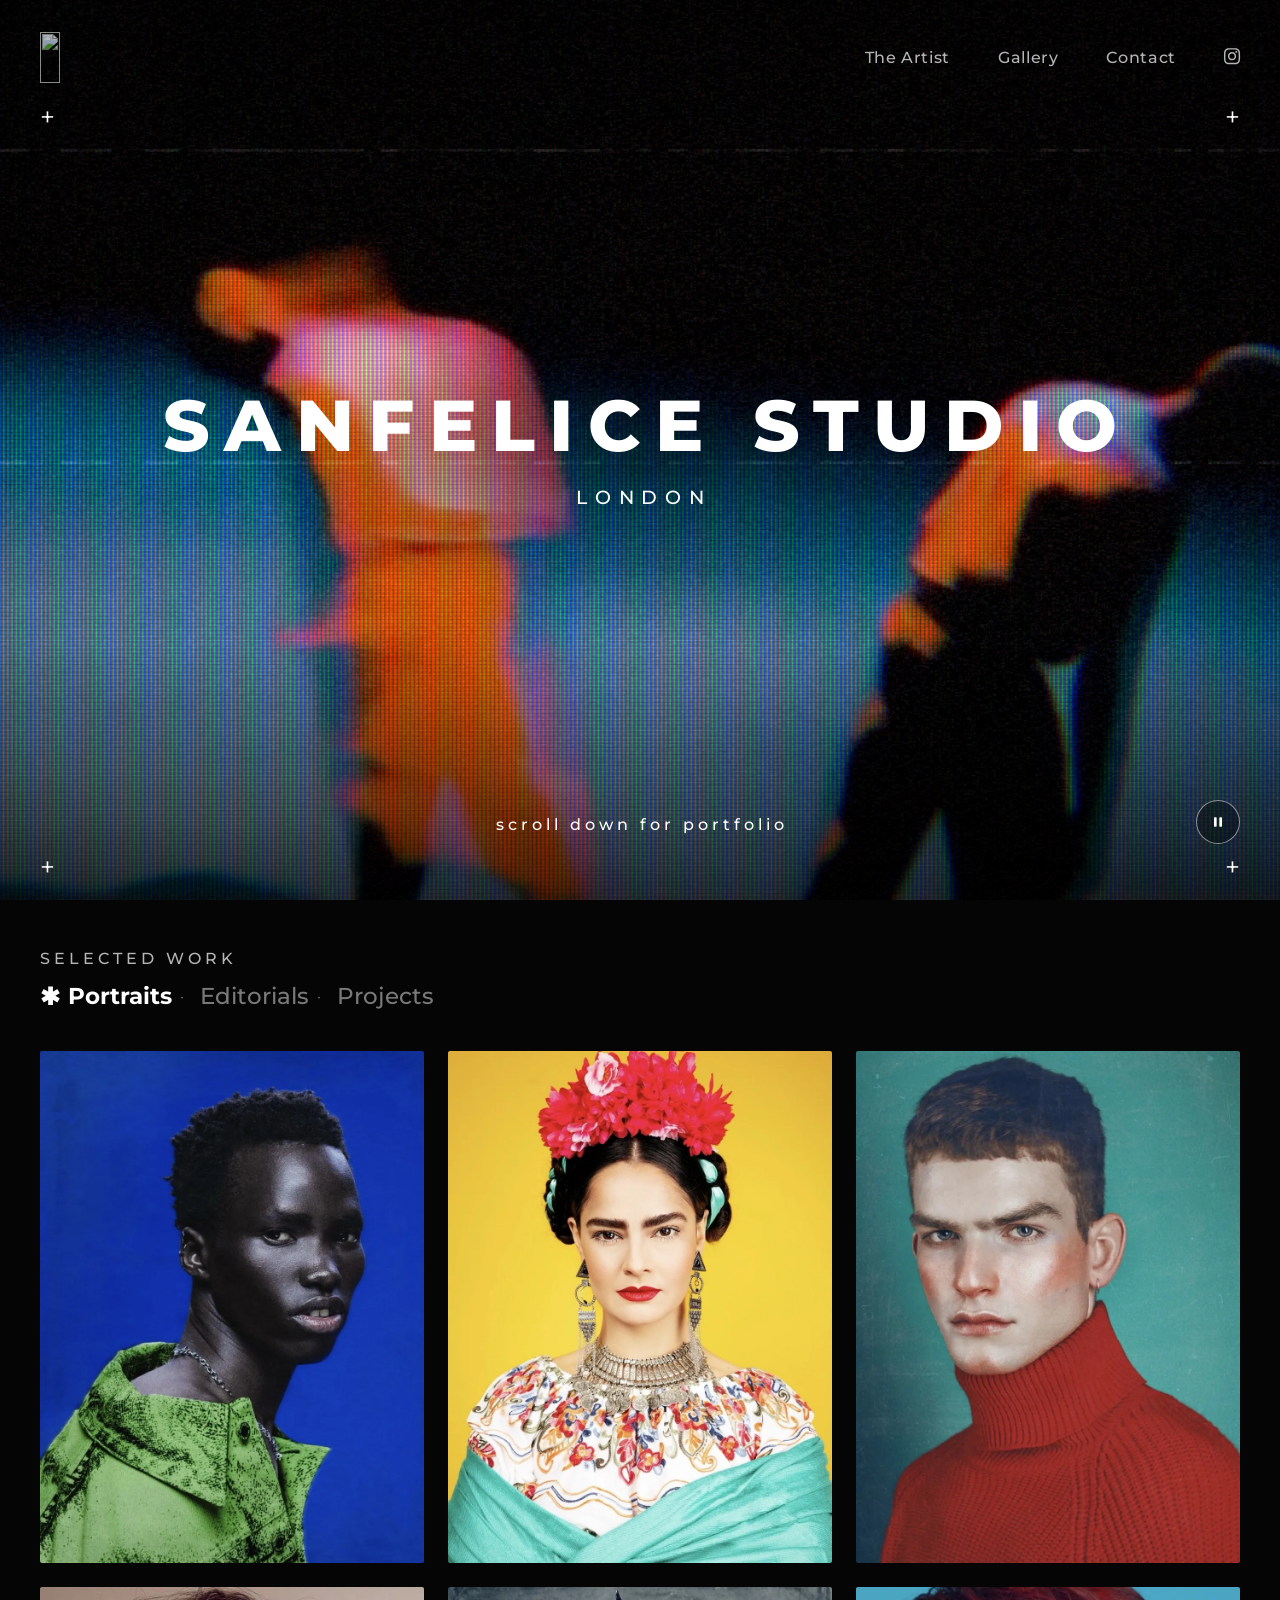
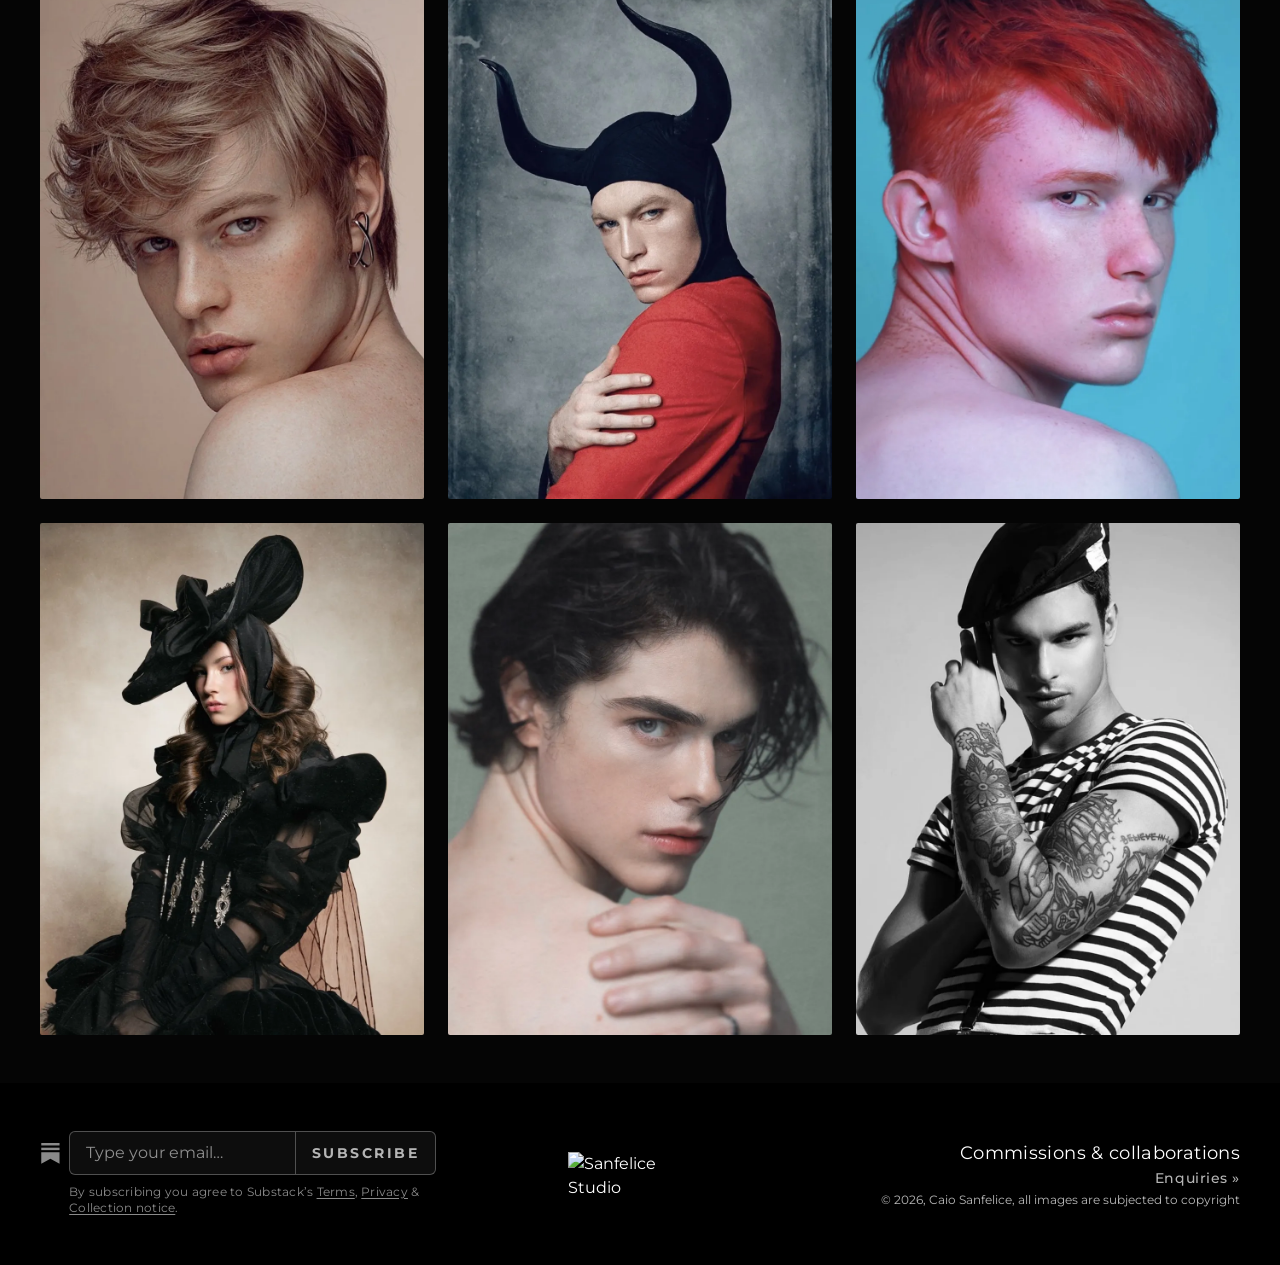
==== commit 889b5f5f: "feat: contact pop-up, video pause button, W3C-valid HTML and CSS - Contact: "How did you hear about " ====
--- a/index.html
+++ b/index.html
@@ -36,7 +36,7 @@
   <!-- Hero -->
   <section class="hero position-relative" id="top" aria-labelledby="hero-title">
     <!-- background video (decorative): WebM first, MP4 for browsers without WebM.
-         No autoplay here: the VHS effect script below starts it only when the user allows motion;
+         No autoplay here: hero-video.js starts it only when the user allows motion;
          the poster shows otherwise -->
     <video id="bg" class="hero__video position-absolute" muted loop playsinline preload="none" poster="assets/images/home-hero-poster.webp" aria-hidden="true">
       <source src="assets/video/homebackground.webm" type="video/webm">
@@ -46,6 +46,11 @@
       <h1 class="hero__title" id="hero-title" translate="no">Sanfelice Studio</h1>
       <p class="hero__location">London</p>
     </div>
+    <!-- Pause / play the background video (shown by hero-video.js when motion is allowed) -->
+    <button class="hero-pause position-absolute" type="button" aria-pressed="false" aria-label="Pause background video" hidden>
+      <svg class="hero-pause__icon hero-pause__icon--pause" viewBox="0 0 24 24" aria-hidden="true" focusable="false"><rect x="6" y="5" width="4" height="14" rx="1"/><rect x="14" y="5" width="4" height="14" rx="1"/></svg>
+      <svg class="hero-pause__icon hero-pause__icon--play" viewBox="0 0 24 24" aria-hidden="true" focusable="false"><path d="M8 5.5v13a1 1 0 0 0 1.5.86l10.2-6.5a1 1 0 0 0 0-1.72L9.5 4.64A1 1 0 0 0 8 5.5z"/></svg>
+    </button>
     <a class="hero-scroll position-absolute" href="#work" aria-label="Scroll down for portfolio"><span class="hero-scroll__text" aria-hidden="true"><span class="hero-scroll__flap" style="--i: 0">S</span><span class="hero-scroll__flap" style="--i: 1">c</span><span class="hero-scroll__flap" style="--i: 2">r</span><span class="hero-scroll__flap" style="--i: 3">o</span><span class="hero-scroll__flap" style="--i: 4">l</span><span class="hero-scroll__flap" style="--i: 5">l</span> <span class="hero-scroll__flap" style="--i: 6">d</span><span class="hero-scroll__flap" style="--i: 7">o</span><span class="hero-scroll__flap" style="--i: 8">w</span><span class="hero-scroll__flap" style="--i: 9">n</span> <span class="hero-scroll__flap" style="--i: 10">f</span><span class="hero-scroll__flap" style="--i: 11">o</span><span class="hero-scroll__flap" style="--i: 12">r</span> <span class="hero-scroll__flap" style="--i: 13">p</span><span class="hero-scroll__flap" style="--i: 14">o</span><span class="hero-scroll__flap" style="--i: 15">r</span><span class="hero-scroll__flap" style="--i: 16">t</span><span class="hero-scroll__flap" style="--i: 17">f</span><span class="hero-scroll__flap" style="--i: 18">o</span><span class="hero-scroll__flap" style="--i: 19">l</span><span class="hero-scroll__flap" style="--i: 20">i</span><span class="hero-scroll__flap" style="--i: 21">o</span></span></a>
     <span class="hero__plus hero__plus--top-left position-absolute" aria-hidden="true">+</span>
     <span class="hero__plus hero__plus--top-right position-absolute" aria-hidden="true">+</span>
@@ -163,13 +168,7 @@
 <script src="assets/js/components.js"></script>
 <!-- Home hero: VHS + glitch + analog noise effect (WebGL) on the background video -->
 <script src="assets/js/vhs-glitch-bg.js"></script>
-<script>
-  // Only when the user allows motion; with "reduce motion" on, the still poster stays
-  if (!window.matchMedia("(prefers-reduced-motion: reduce)").matches) {
-    const heroVideo = document.querySelector("#bg");
-    heroVideo.preload = "auto";
-    VhsGlitch(heroVideo);
-  }
-</script>
+<!-- Hero: starts the video with the VHS effect and runs the pause button -->
+<script src="assets/js/hero-video.js"></script>
 </body>
 </html>
--- a/assets/css/style.css
+++ b/assets/css/style.css
@@ -115,7 +115,6 @@
   padding-block: var(--header-pad-scrolled);
   background: rgba(5, 5, 5, 0.86);
   box-shadow: 0 1px 0 rgba(255, 255, 255, 0.08);
-  -webkit-backdrop-filter: blur(10px);
   backdrop-filter: blur(10px);
 }
 
@@ -337,6 +336,55 @@
   }
 }
 
+/* Pause / play button for the background video: small, bottom-right, above the corner "+"
+   (position: absolute from Bootstrap's position-absolute class in the HTML) */
+.hero-pause {
+  right: var(--pad);
+  bottom: 3.5rem;
+  z-index: 2;
+  display: grid;
+  place-items: center;
+  width: 2.75rem; /* 44px touch target */
+  height: 2.75rem;
+  padding: 0;
+  border: 1px solid rgba(255, 255, 255, 0.5);
+  border-radius: 50%;
+  background: rgba(0, 0, 0, 0.35);
+  color: var(--white);
+  cursor: pointer;
+  transition: background-color 0.2s ease, border-color 0.2s ease;
+}
+
+.hero-pause[hidden] {
+  display: none;
+}
+
+.hero-pause:hover {
+  border-color: var(--white);
+  background: rgba(0, 0, 0, 0.6);
+}
+
+.hero-pause:focus-visible {
+  outline: 2px solid var(--white);
+  outline-offset: 3px;
+}
+
+.hero-pause__icon {
+  width: 1rem;
+  height: 1rem;
+  fill: currentColor;
+}
+
+/* shows "pause" while playing, "play" once paused */
+.hero-pause__icon--play,
+.hero-pause[aria-pressed="true"] .hero-pause__icon--pause {
+  display: none;
+}
+
+.hero-pause[aria-pressed="true"] .hero-pause__icon--play {
+  display: block;
+}
+
 .hero__plus {
   /* position: absolute comes from Bootstrap's position-absolute class in the HTML */
   inset-block-end: 1.25rem;
@@ -407,6 +455,7 @@
 .gallery-category-heading {
   margin: 0;
   font-size: var(--fs-md);
+  font-weight: 500;
   line-height: 1.2;
 }
 
@@ -883,7 +932,6 @@
   /* position: relative comes from Bootstrap's position-relative class in the HTML */
   isolation: isolate;
   box-sizing: border-box;
-  container: contact-page / inline-size;
   display: grid;
   min-height: 100svh;
   place-items: center;
@@ -914,7 +962,8 @@
   --contact-title-size: clamp(1.75rem, 3.5vw, 2.75rem);
 }
 
-@container contact-page (width > 36rem) and (width <= 80rem) {
+/* Contact card width between phones and wide screens */
+@media (min-width: 36.0625rem) and (max-width: 80rem) {
   .contact-card {
     width: 92%;
   }
@@ -1129,7 +1178,8 @@
   }
 }
 
-@container contact-page (width <= 36rem) {
+/* Contact on narrow phones */
+@media (max-width: 36rem) {
   .contact-card {
     padding: 1.5rem 1.25rem;
     padding-block-start: 3rem;
@@ -1138,6 +1188,103 @@
 
   .contact-form-title {
     font-size: clamp(1.75rem, 8vw, 2.25rem);
+  }
+}
+
+/* "How did you hear about us?" pop-up (Bootstrap Modal, Contact page): same look as the contact card */
+.heard-modal .modal-dialog {
+  max-width: min(92vw, 30rem);
+}
+
+.heard-modal__content {
+  position: relative;
+  padding: clamp(1.75rem, 5vw, 2.5rem);
+  border: 1px solid rgba(255, 255, 255, 0.3);
+  border-radius: 1.5rem;
+  background: rgba(8, 8, 8, 0.96);
+  color: var(--white);
+  font-family: "Montserrat", Arial, sans-serif;
+}
+
+.heard-modal__close {
+  position: absolute;
+  top: 1.1rem;
+  right: 1.1rem;
+}
+
+.heard-modal__form {
+  display: grid;
+  gap: 1.5rem;
+}
+
+.heard-modal__title {
+  display: flex;
+  align-items: center;
+  gap: 0.2em;
+  margin: 0;
+  padding-inline-end: 2rem; /* room for the close button */
+  font-size: clamp(1.25rem, 4.5vw, 1.6rem);
+  font-weight: 800;
+  line-height: 1.15;
+  letter-spacing: var(--ls-title);
+  text-transform: uppercase;
+  text-wrap: balance;
+}
+
+.heard-modal__options {
+  display: grid;
+  gap: 0.85rem;
+  margin: 0;
+  padding: 0;
+  border: 0;
+}
+
+/* Bootstrap form-check radios, restyled: white ring, white fill with a black dot when chosen */
+.heard-modal .form-check {
+  display: flex;
+  align-items: center;
+  gap: 0.75rem;
+  min-height: 2.75rem; /* 44px touch target */
+  margin: 0;
+  padding-inline-start: 0;
+}
+
+.heard-modal .form-check-input {
+  float: none;
+  width: 1.15rem;
+  height: 1.15rem;
+  margin: 0;
+  border: 1px solid rgba(255, 255, 255, 0.7);
+  background-color: transparent;
+  cursor: pointer;
+}
+
+.heard-modal .form-check-input:checked {
+  border-color: var(--white);
+  background-color: var(--white);
+  background-image: url("data:image/svg+xml,%3csvg xmlns='http://www.w3.org/2000/svg' viewBox='-4 -4 8 8'%3e%3ccircle r='2' fill='%23000'/%3e%3c/svg%3e");
+}
+
+.heard-modal .form-check-input:focus-visible {
+  outline: 2px solid var(--white);
+  outline-offset: 3px;
+  box-shadow: none;
+}
+
+.heard-modal .form-check-label {
+  color: rgba(255, 255, 255, 0.88);
+  cursor: pointer;
+}
+
+.heard-modal__submit {
+  justify-self: end;
+}
+
+/* Contact on phones (below Bootstrap's sm, 576px): the card is full width, so leave room
+   above and below it for the corner "+" signs; they sit outside the box, lined up with its sides */
+@media (max-width: 575.98px) {
+  .contact-page-main {
+    padding-block: calc(var(--menu-h) + 4.5rem) 4.25rem;
   }
 }
 
@@ -1668,29 +1815,26 @@
   }
 }
 
-/* Gallery photos fade and rise in as they scroll into view, driven by the scroll itself
-   (CSS scroll-driven animations, no JavaScript). Browsers without support and users
-   who ask for less motion simply see the photos as normal. */
-@supports (animation-timeline: view()) {
-  @media (prefers-reduced-motion: no-preference) {
-    .gallery-grid > .col {
-      animation: gallery-reveal linear both;
-      animation-timeline: view();
-      animation-range: entry 0% entry 70%;
-    }
-  }
-}
-
-@keyframes gallery-reveal {
-  from {
-    opacity: 0;
-    transform: translateY(2.5rem) scale(0.97);
-  }
-
-  to {
-    opacity: 1;
-    transform: none;
-  }
+/* Gallery photos fade and rise in as they scroll into view.
+   components.js adds .js-reveal to <html> (only when motion is allowed) and .is-visible
+   to each photo column as it enters the screen. Without JavaScript the photos just show. */
+.js-reveal .gallery-grid > .col {
+  opacity: 0;
+  transform: translateY(2.5rem) scale(0.97);
+  transition: opacity 0.7s ease, transform 0.7s cubic-bezier(0.2, 0, 0, 1);
+}
+
+.js-reveal .gallery-grid > .col:nth-child(3n + 2) {
+  transition-delay: 0.08s; /* small stagger across the row */
+}
+
+.js-reveal .gallery-grid > .col:nth-child(3n) {
+  transition-delay: 0.16s;
+}
+
+.js-reveal .gallery-grid > .col.is-visible {
+  opacity: 1;
+  transform: none;
 }
 
 @media (prefers-reduced-motion: reduce) {
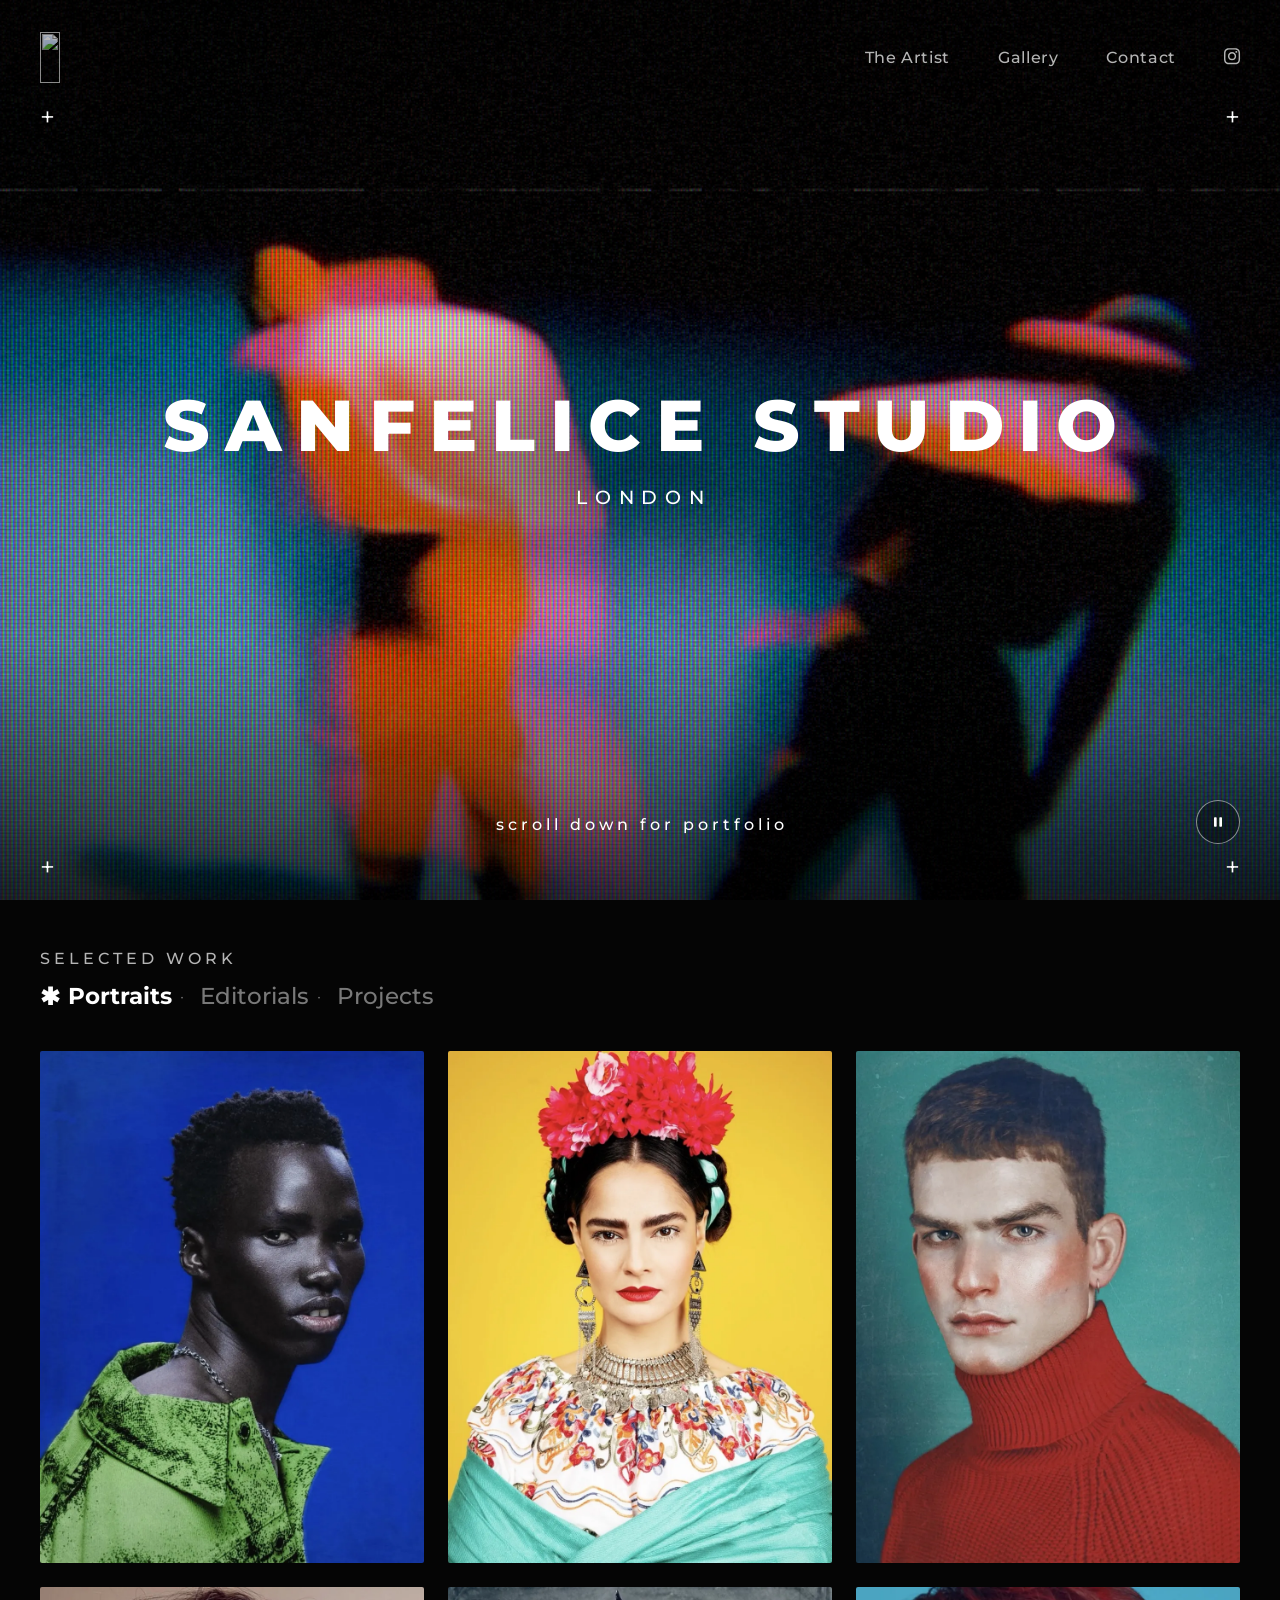
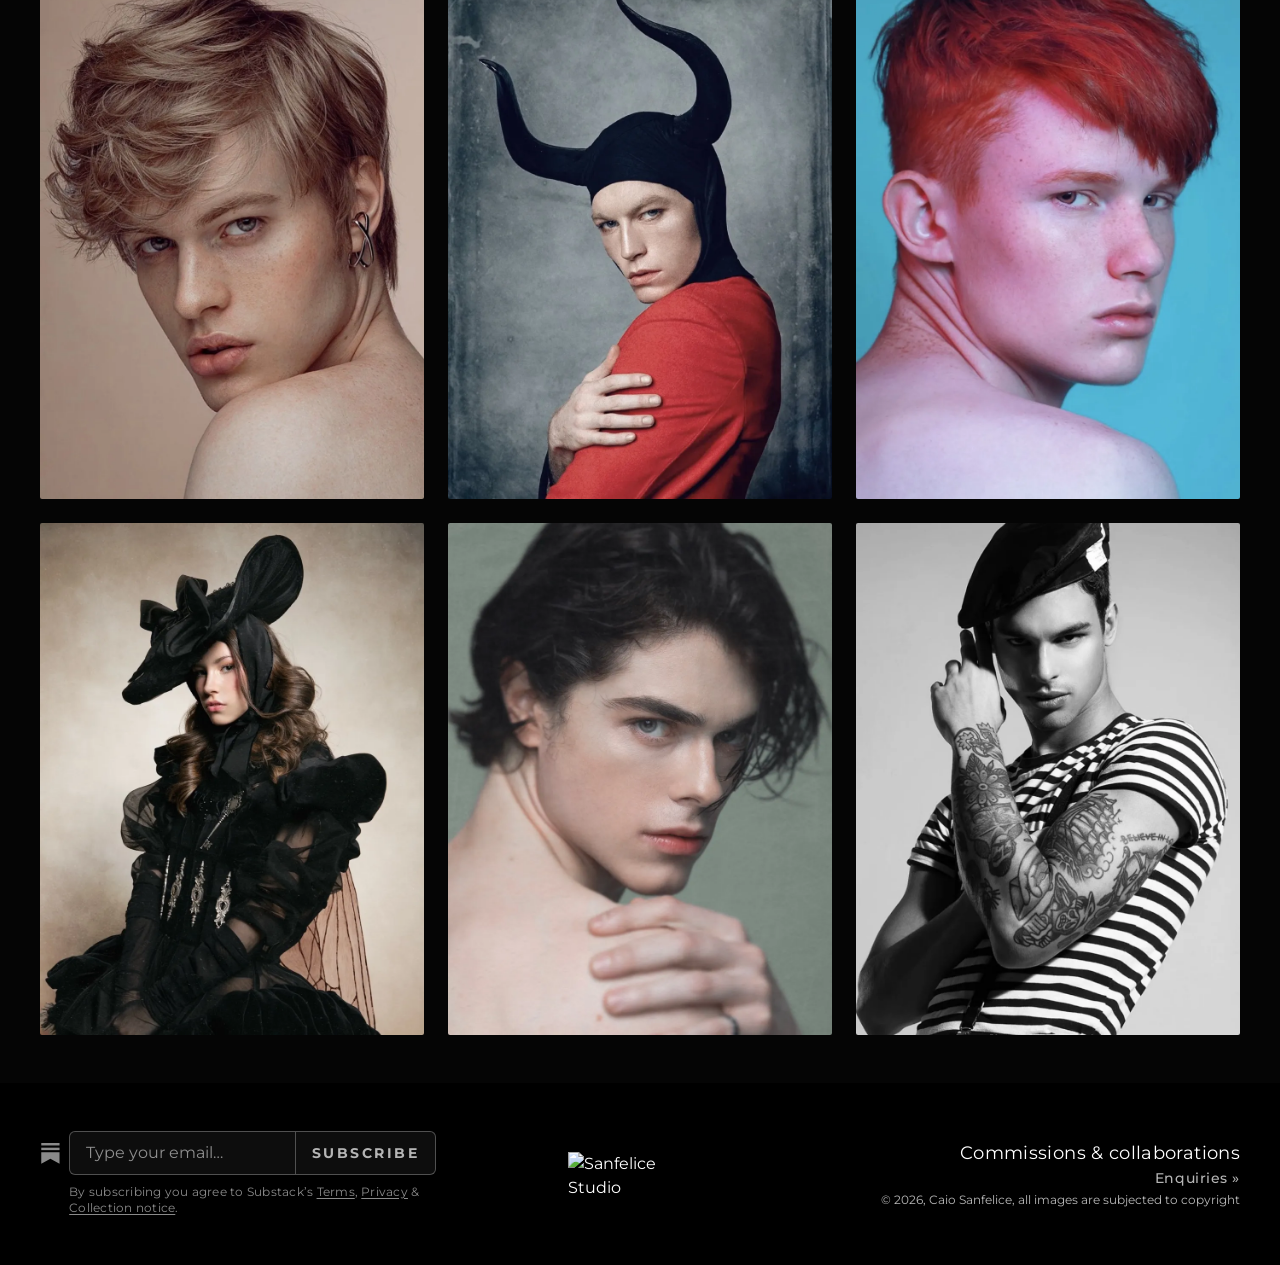
==== commit 0b567f42: "feat: hero title wobbles on scroll, calm hero video - hero-title.js: "Sanfelice Studio" starts strai" ====
--- a/index.html
+++ b/index.html
@@ -170,5 +170,7 @@
 <script src="assets/js/vhs-glitch-bg.js"></script>
 <!-- Hero: starts the video with the VHS effect and runs the pause button -->
 <script src="assets/js/hero-video.js"></script>
+<!-- Hero: the title wobbles softly as the hero scrolls out -->
+<script src="assets/js/hero-title.js"></script>
 </body>
 </html>
--- a/assets/css/style.css
+++ b/assets/css/style.css
@@ -252,6 +252,7 @@
    to the left. padding-inline-start with the same value puts it back on the optical centre. */
 .hero__title {
   --track: clamp(0.08em, 1.2vw, 0.2em);
+  will-change: transform, opacity; /* hero-title.js moves it while scrolling: keep it on its own layer */
   margin: 0;
   padding-inline-start: var(--track);
   font-size: var(--fs-display);
@@ -420,6 +421,12 @@
   scroll-snap-align: start;
 }
 
+/* The bottom of the page is a snap point too. Without it, focusing the footer's email field
+   (or a phone keyboard opening) made the page snap back up to the last section */
+.site-footer {
+  scroll-snap-align: end;
+}
+
 .gallery-section {
   min-height: auto;
   padding: clamp(2rem, 4vw, 3rem) var(--pad) 3rem;
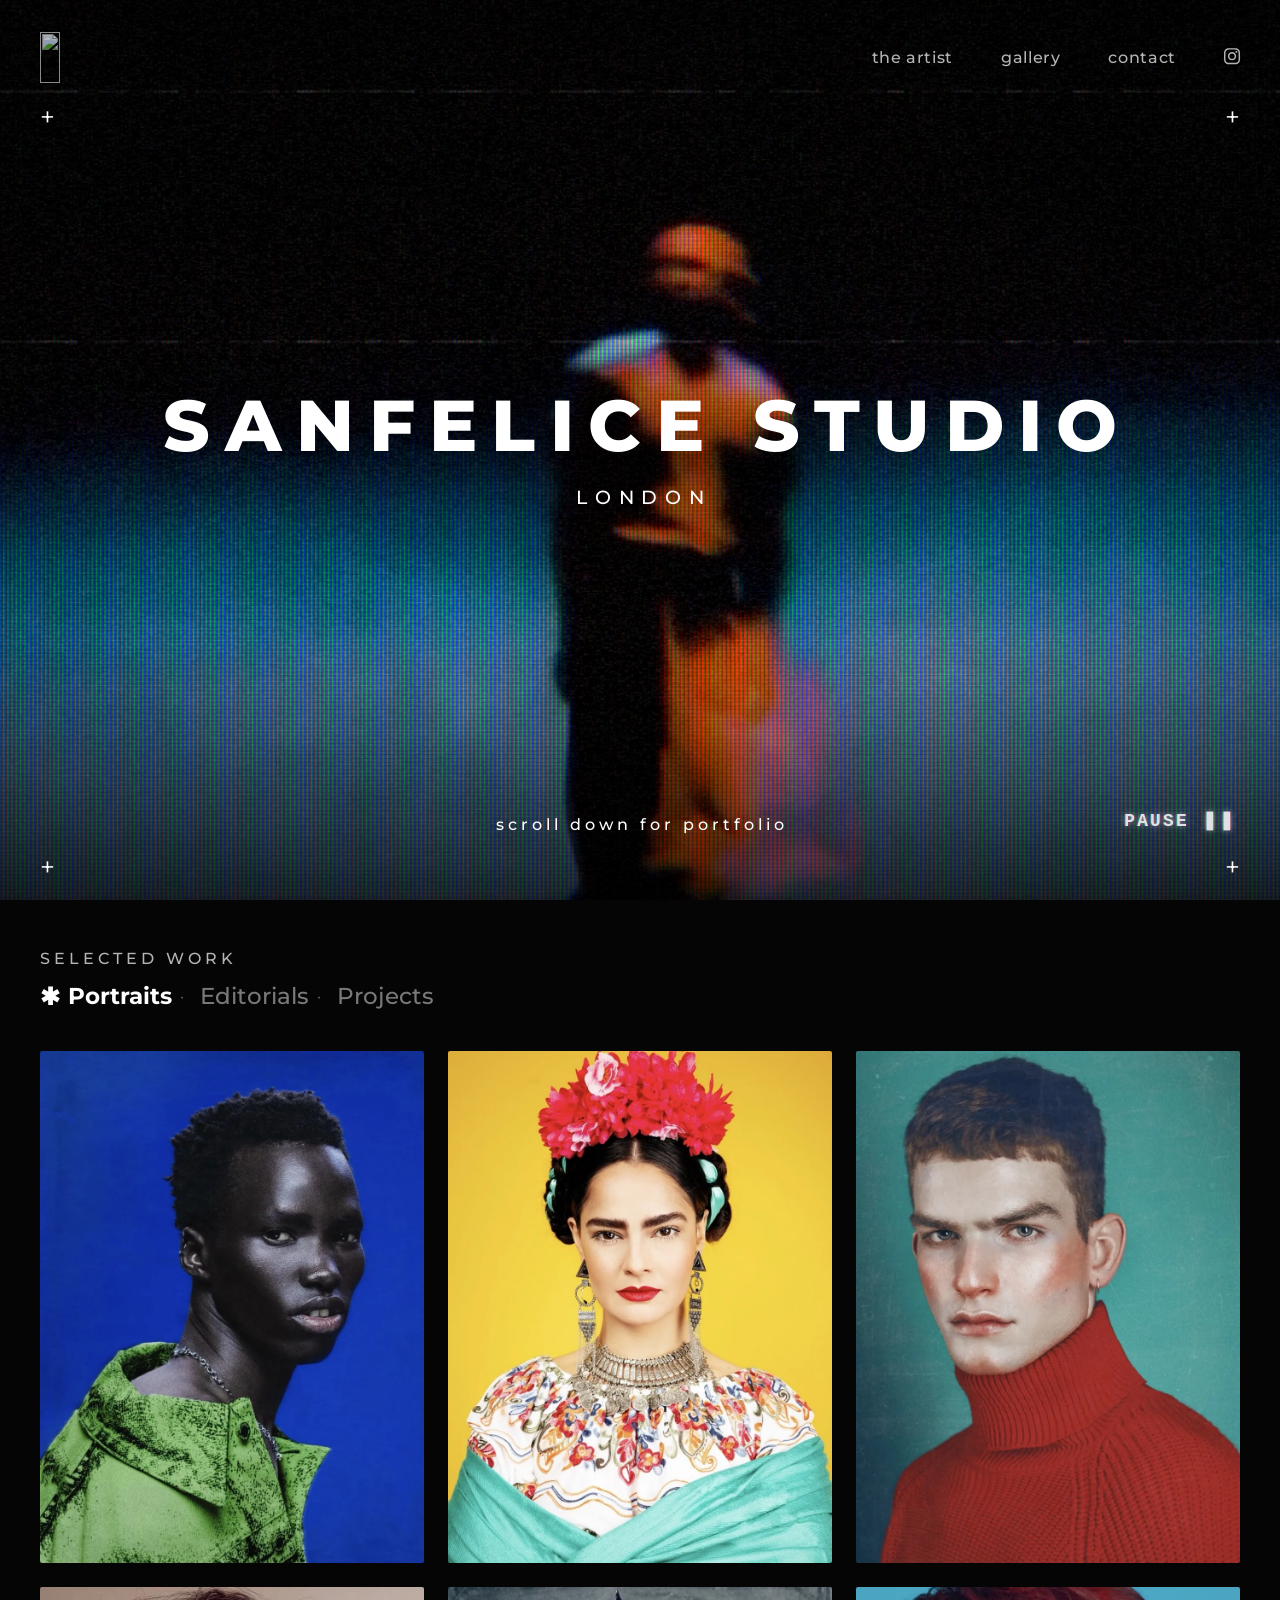
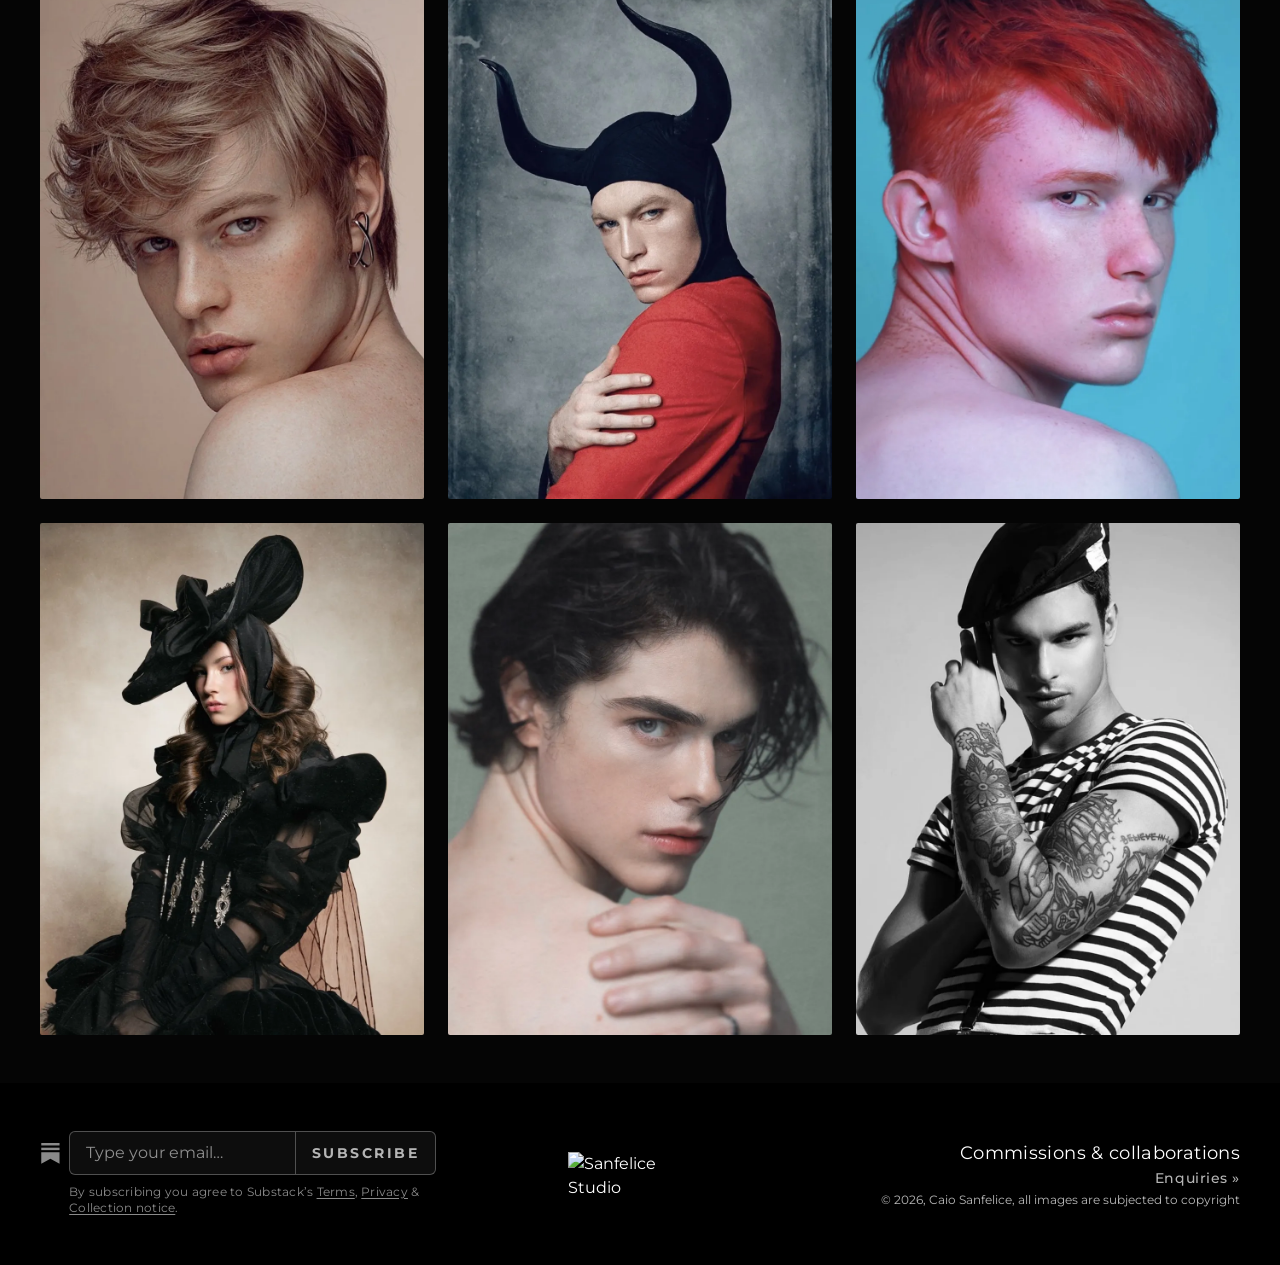
==== commit d37753e4: "style: VCR-style pause button and lowercase navbar - Hero pause button drops the circle and reads li" ====
--- a/index.html
+++ b/index.html
@@ -46,10 +46,10 @@
       <h1 class="hero__title" id="hero-title" translate="no">Sanfelice Studio</h1>
       <p class="hero__location">London</p>
     </div>
-    <!-- Pause / play the background video (shown by hero-video.js when motion is allowed) -->
+    <!-- Pause / play the background video, styled like a VCR on-screen display (shown by hero-video.js when motion is allowed) -->
     <button class="hero-pause position-absolute" type="button" aria-pressed="false" aria-label="Pause background video" hidden>
-      <svg class="hero-pause__icon hero-pause__icon--pause" viewBox="0 0 24 24" aria-hidden="true" focusable="false"><rect x="6" y="5" width="4" height="14" rx="1"/><rect x="14" y="5" width="4" height="14" rx="1"/></svg>
-      <svg class="hero-pause__icon hero-pause__icon--play" viewBox="0 0 24 24" aria-hidden="true" focusable="false"><path d="M8 5.5v13a1 1 0 0 0 1.5.86l10.2-6.5a1 1 0 0 0 0-1.72L9.5 4.64A1 1 0 0 0 8 5.5z"/></svg>
+      <span class="hero-pause__label hero-pause__label--playing" aria-hidden="true">PAUSE &#10074;&#10074;</span>
+      <span class="hero-pause__label hero-pause__label--paused" aria-hidden="true">PLAY &#9654;&#xFE0E;</span>
     </button>
     <a class="hero-scroll position-absolute" href="#work" aria-label="Scroll down for portfolio"><span class="hero-scroll__text" aria-hidden="true"><span class="hero-scroll__flap" style="--i: 0">S</span><span class="hero-scroll__flap" style="--i: 1">c</span><span class="hero-scroll__flap" style="--i: 2">r</span><span class="hero-scroll__flap" style="--i: 3">o</span><span class="hero-scroll__flap" style="--i: 4">l</span><span class="hero-scroll__flap" style="--i: 5">l</span> <span class="hero-scroll__flap" style="--i: 6">d</span><span class="hero-scroll__flap" style="--i: 7">o</span><span class="hero-scroll__flap" style="--i: 8">w</span><span class="hero-scroll__flap" style="--i: 9">n</span> <span class="hero-scroll__flap" style="--i: 10">f</span><span class="hero-scroll__flap" style="--i: 11">o</span><span class="hero-scroll__flap" style="--i: 12">r</span> <span class="hero-scroll__flap" style="--i: 13">p</span><span class="hero-scroll__flap" style="--i: 14">o</span><span class="hero-scroll__flap" style="--i: 15">r</span><span class="hero-scroll__flap" style="--i: 16">t</span><span class="hero-scroll__flap" style="--i: 17">f</span><span class="hero-scroll__flap" style="--i: 18">o</span><span class="hero-scroll__flap" style="--i: 19">l</span><span class="hero-scroll__flap" style="--i: 20">i</span><span class="hero-scroll__flap" style="--i: 21">o</span></span></a>
     <span class="hero__plus hero__plus--top-left position-absolute" aria-hidden="true">+</span>
--- a/assets/css/style.css
+++ b/assets/css/style.css
@@ -148,6 +148,7 @@
 }
 
 .site-nav a {
+  text-transform: lowercase; /* matches the lowercase script logo; the HTML keeps "The Artist" for screen readers */
   color: var(--nav-muted);
   font-size: var(--nav-fs);
   font-weight: 500;
@@ -337,23 +338,30 @@
   }
 }
 
-/* Pause / play button for the background video: small, bottom-right, above the corner "+"
-   (position: absolute from Bootstrap's position-absolute class in the HTML) */
+/* Pause / play button for the background video, styled like a VCR on-screen display:
+   it shows the action: "PAUSE ❚❚" while the video plays, "PLAY ▶" once paused.
+   Bottom-right, above the corner "+" (position: absolute from Bootstrap's position-absolute class) */
 .hero-pause {
   right: var(--pad);
   bottom: 3.5rem;
   z-index: 2;
-  display: grid;
-  place-items: center;
-  width: 2.75rem; /* 44px touch target */
-  height: 2.75rem;
-  padding: 0;
-  border: 1px solid rgba(255, 255, 255, 0.5);
-  border-radius: 50%;
-  background: rgba(0, 0, 0, 0.35);
+  display: inline-flex;
+  align-items: center;
+  min-width: 2.75rem; /* 44px touch target */
+  min-height: 2.75rem;
+  padding: 0 0.25rem;
+  border: 0;
+  background: none;
   color: var(--white);
   cursor: pointer;
-  transition: background-color 0.2s ease, border-color 0.2s ease;
+  font-family: "Courier New", ui-monospace, Menlo, monospace;
+  font-size: clamp(0.95rem, 1.4vw, 1.15rem);
+  font-weight: 700;
+  letter-spacing: 0.12em;
+  line-height: 1;
+  text-shadow: 0 0 6px rgba(255, 255, 255, 0.55), 1px 0 0 rgba(255, 0, 80, 0.45), -1px 0 0 rgba(0, 200, 255, 0.45);
+  opacity: 0.85;
+  transition: opacity 0.2s ease;
 }
 
 .hero-pause[hidden] {
@@ -361,8 +369,7 @@
 }
 
 .hero-pause:hover {
-  border-color: var(--white);
-  background: rgba(0, 0, 0, 0.6);
+  opacity: 1;
 }
 
 .hero-pause:focus-visible {
@@ -370,20 +377,13 @@
   outline-offset: 3px;
 }
 
-.hero-pause__icon {
-  width: 1rem;
-  height: 1rem;
-  fill: currentColor;
-}
-
-/* shows "pause" while playing, "play" once paused */
-.hero-pause__icon--play,
-.hero-pause[aria-pressed="true"] .hero-pause__icon--pause {
+.hero-pause__label--paused,
+.hero-pause[aria-pressed="true"] .hero-pause__label--playing {
   display: none;
 }
 
-.hero-pause[aria-pressed="true"] .hero-pause__icon--play {
-  display: block;
+.hero-pause[aria-pressed="true"] .hero-pause__label--paused {
+  display: inline;
 }
 
 .hero__plus {
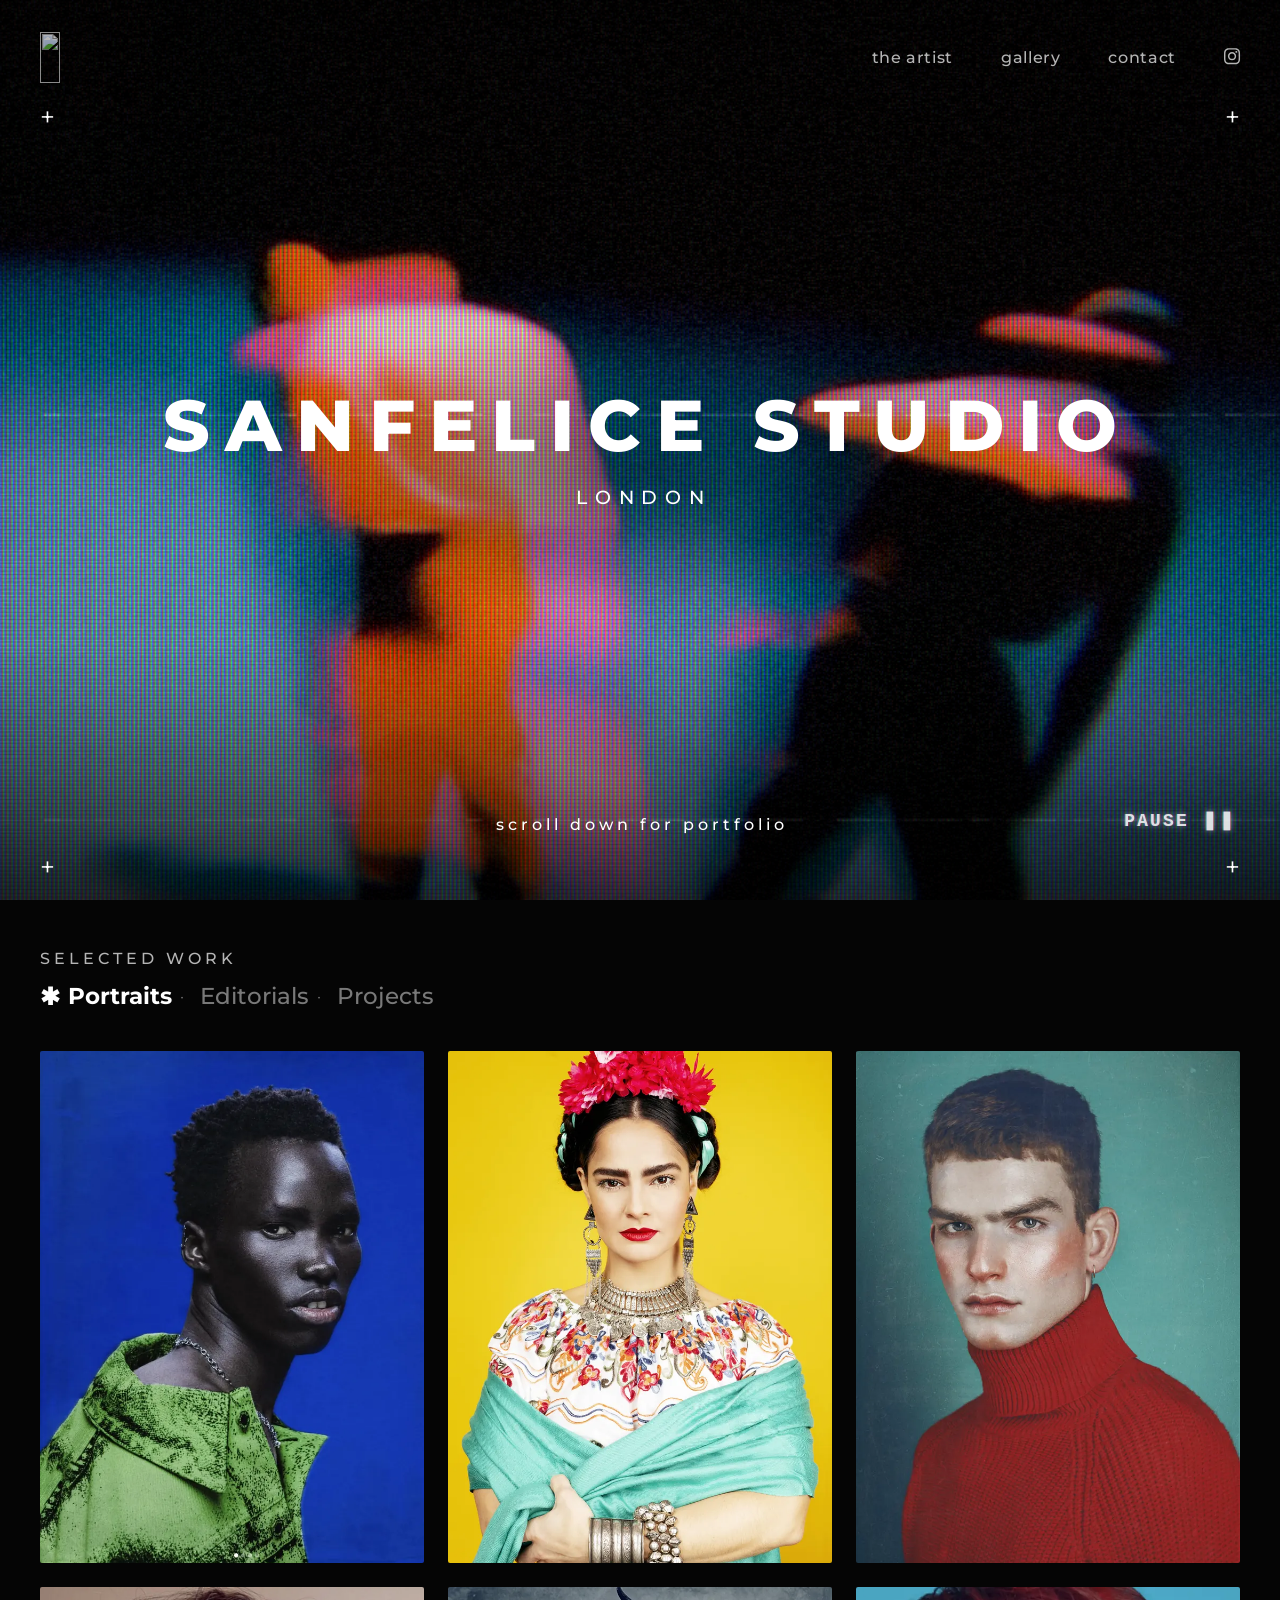
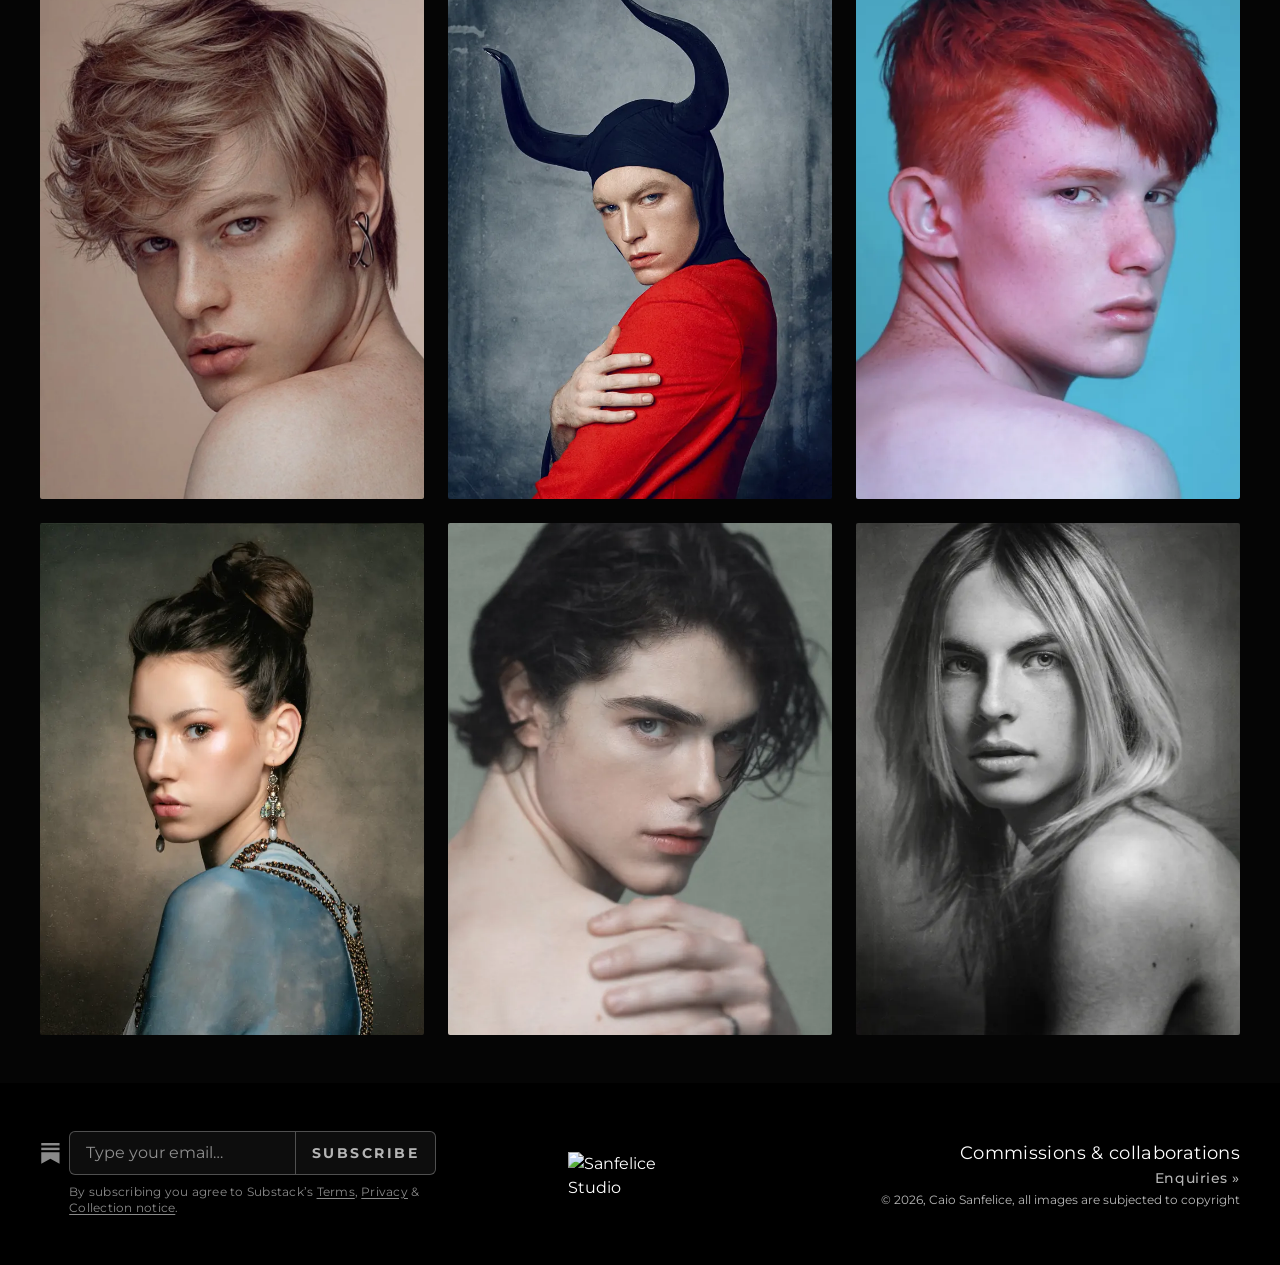
==== commit dcd6e3b5: "feat: higher-quality gallery photos, light thumbnails and 70% lightbox - New photos exported as a 72" ====
--- a/index.html
+++ b/index.html
@@ -85,7 +85,7 @@
       <div class="col">
         <figure class="gallery-card position-relative">
           <button class="gallery-card__button" type="button" aria-haspopup="dialog">
-            <img width="900" height="1200" class="d-block w-100 h-100 object-fit-cover" src="assets/images/portrait-blue-green-jacket.webp" alt="Portrait of a man with short hair looking over his shoulder, wearing a textured green jacket and a silver chain, against a cobalt blue backdrop" loading="lazy">
+            <img width="720" height="966" class="d-block w-100 h-100 object-fit-cover" src="assets/images/portrait-blue-green-jacket.webp" data-full="assets/images/portrait-blue-green-jacket-full.webp" alt="Portrait of a man with short natural hair and a direct gaze, wearing a bright green textured jacket and a silver chain, against a cobalt blue backdrop" loading="lazy">
           </button>
           <figcaption class="gallery-card__label position-absolute">Portraits</figcaption>
         </figure>
@@ -93,7 +93,7 @@
       <div class="col">
         <figure class="gallery-card position-relative">
           <button class="gallery-card__button" type="button" aria-haspopup="dialog">
-            <img width="900" height="1200" class="d-block w-100 h-100 object-fit-cover" src="assets/images/portrait-frida-inspired.webp" alt="Frida Kahlo-inspired portrait of a woman with red flowers in her braided hair, silver earrings and necklace, an embroidered blouse and a turquoise shawl, against a yellow backdrop" loading="lazy">
+            <img width="720" height="1080" class="d-block w-100 h-100 object-fit-cover" src="assets/images/portrait-frida-inspired.webp" data-full="assets/images/portrait-frida-inspired-full.webp" alt="Frida Kahlo-inspired portrait of a woman with red flowers in her braided hair, silver earrings and necklace, an embroidered blouse and a turquoise shawl, against a yellow backdrop" loading="lazy">
           </button>
           <figcaption class="gallery-card__label position-absolute">Portraits</figcaption>
         </figure>
@@ -101,7 +101,7 @@
       <div class="col">
         <figure class="gallery-card position-relative">
           <button class="gallery-card__button" type="button" aria-haspopup="dialog">
-            <img width="899" height="1200" class="d-block w-100 h-100 object-fit-cover" src="assets/images/portrait-red-turtleneck.webp" alt="Portrait of a young man with short auburn hair and flushed cheeks, wearing a chunky red turtleneck, against a weathered teal backdrop" loading="lazy">
+            <img width="720" height="1080" class="d-block w-100 h-100 object-fit-cover" src="assets/images/portrait-red-turtleneck.webp" data-full="assets/images/portrait-red-turtleneck-full.webp" alt="Portrait of a young man with short auburn hair and flushed cheeks, wearing a chunky red turtleneck, against a weathered teal backdrop" loading="lazy">
           </button>
           <figcaption class="gallery-card__label position-absolute">Portraits</figcaption>
         </figure>
@@ -117,7 +117,7 @@
       <div class="col">
         <figure class="gallery-card position-relative">
           <button class="gallery-card__button" type="button" aria-haspopup="dialog">
-            <img width="900" height="1200" class="d-block w-100 h-100 object-fit-cover" src="assets/images/portrait-horns-red.webp" alt="Portrait of a man in a black hood with tall curved horns and a red jacket, hugging his arm and looking back over his shoulder, against a weathered grey backdrop" loading="lazy">
+            <img width="720" height="1036" class="d-block w-100 h-100 object-fit-cover" src="assets/images/portrait-horns-red.webp" data-full="assets/images/portrait-horns-red-full.webp" alt="Portrait of a young man in a dark navy hood with tall curved horns and a red jacket, hugging his arm and looking back over his shoulder, against a weathered blue-grey backdrop" loading="lazy">
           </button>
           <figcaption class="gallery-card__label position-absolute">Portraits</figcaption>
         </figure>
@@ -125,7 +125,7 @@
       <div class="col">
         <figure class="gallery-card position-relative">
           <button class="gallery-card__button" type="button" aria-haspopup="dialog">
-            <img width="900" height="1200" class="d-block w-100 h-100 object-fit-cover" src="assets/images/portrait-red-hair-blue.webp" alt="Portrait of a freckled young man with bright red hair looking back over his bare shoulder, against a turquoise blue backdrop" loading="lazy">
+            <img width="720" height="876" class="d-block w-100 h-100 object-fit-cover" src="assets/images/portrait-red-hair-blue.webp" data-full="assets/images/portrait-red-hair-blue-full.webp" alt="Portrait of a freckled young man with bright red hair looking back over his bare shoulder, against a turquoise blue backdrop" loading="lazy">
           </button>
           <figcaption class="gallery-card__label position-absolute">Portraits</figcaption>
         </figure>
@@ -133,7 +133,7 @@
       <div class="col">
         <figure class="gallery-card position-relative">
           <button class="gallery-card__button" type="button" aria-haspopup="dialog">
-            <img width="899" height="1200" class="d-block w-100 h-100 object-fit-cover" src="assets/images/portrait-gothic-bonnet.webp" alt="Portrait of a woman with long wavy brown hair in a black velvet costume with a sculptural bonnet, sheer sleeves, silver ornaments and insect-like wings, against a mottled cream backdrop" loading="lazy">
+            <img width="720" height="932" class="d-block w-100 h-100 object-fit-cover" src="assets/images/portrait-gothic-bonnet.webp" data-full="assets/images/portrait-gothic-bonnet-full.webp" alt="Portrait of a young woman with her dark hair in a high bun and a long drop earring, looking back over her shoulder in a blue embellished garment, against a mottled grey-brown backdrop" loading="lazy">
           </button>
           <figcaption class="gallery-card__label position-absolute">Portraits</figcaption>
         </figure>
@@ -141,7 +141,7 @@
       <div class="col">
         <figure class="gallery-card position-relative">
           <button class="gallery-card__button" type="button" aria-haspopup="dialog">
-            <img width="900" height="1200" class="d-block w-100 h-100 object-fit-cover" src="assets/images/portrait-dark-hair-sage.webp" alt="Close-up portrait of a young man with tousled dark hair and pale blue eyes looking over his bare shoulder, a hand resting on it, against a sage green backdrop" loading="lazy">
+            <img width="720" height="900" class="d-block w-100 h-100 object-fit-cover" src="assets/images/portrait-dark-hair-sage.webp" data-full="assets/images/portrait-dark-hair-sage-full.webp" alt="Close-up portrait of a young man with tousled dark hair and pale eyes looking over his bare shoulder, a hand resting on it, against a sage green backdrop" loading="lazy">
           </button>
           <figcaption class="gallery-card__label position-absolute">Portraits</figcaption>
         </figure>
@@ -149,7 +149,7 @@
       <div class="col">
         <figure class="gallery-card position-relative">
           <button class="gallery-card__button" type="button" aria-haspopup="dialog">
-            <img width="900" height="1200" class="d-block w-100 h-100 object-fit-cover" src="assets/images/portrait-striped-beret.webp" alt="Black-and-white portrait of a tattooed man in a striped T-shirt and braces, touching the brim of a dark beret" loading="lazy">
+            <img width="720" height="900" class="d-block w-100 h-100 object-fit-cover" src="assets/images/portrait-striped-beret.webp" data-full="assets/images/portrait-striped-beret-full.webp" alt="Black-and-white portrait of a young person with shoulder-length blond hair and bare shoulders, looking straight at the camera" loading="lazy">
           </button>
           <figcaption class="gallery-card__label position-absolute">Portraits</figcaption>
         </figure>
--- a/assets/css/style.css
+++ b/assets/css/style.css
@@ -578,7 +578,7 @@
 
 .lightbox__dialog {
   width: fit-content;
-  max-width: min(92vw, 60rem);
+  max-width: 92vw;
   margin-inline: auto;
 }
 
@@ -608,8 +608,9 @@
   display: block;
   width: auto;
   max-width: 100%;
-  height: auto;
-  max-height: calc(100svh - 11rem); /* room for the close button, the caption and the modal margins */
+  height: 70svh; /* every photo opens at 70% of the screen height */
+  max-height: calc(100svh - 11rem); /* small screens: still room for the close button and the caption */
+  object-fit: contain; /* narrow screens: the whole photo still fits */
   margin-inline: auto;
   border-radius: 2px; /* photos: same near-square corners as the gallery */
 }
